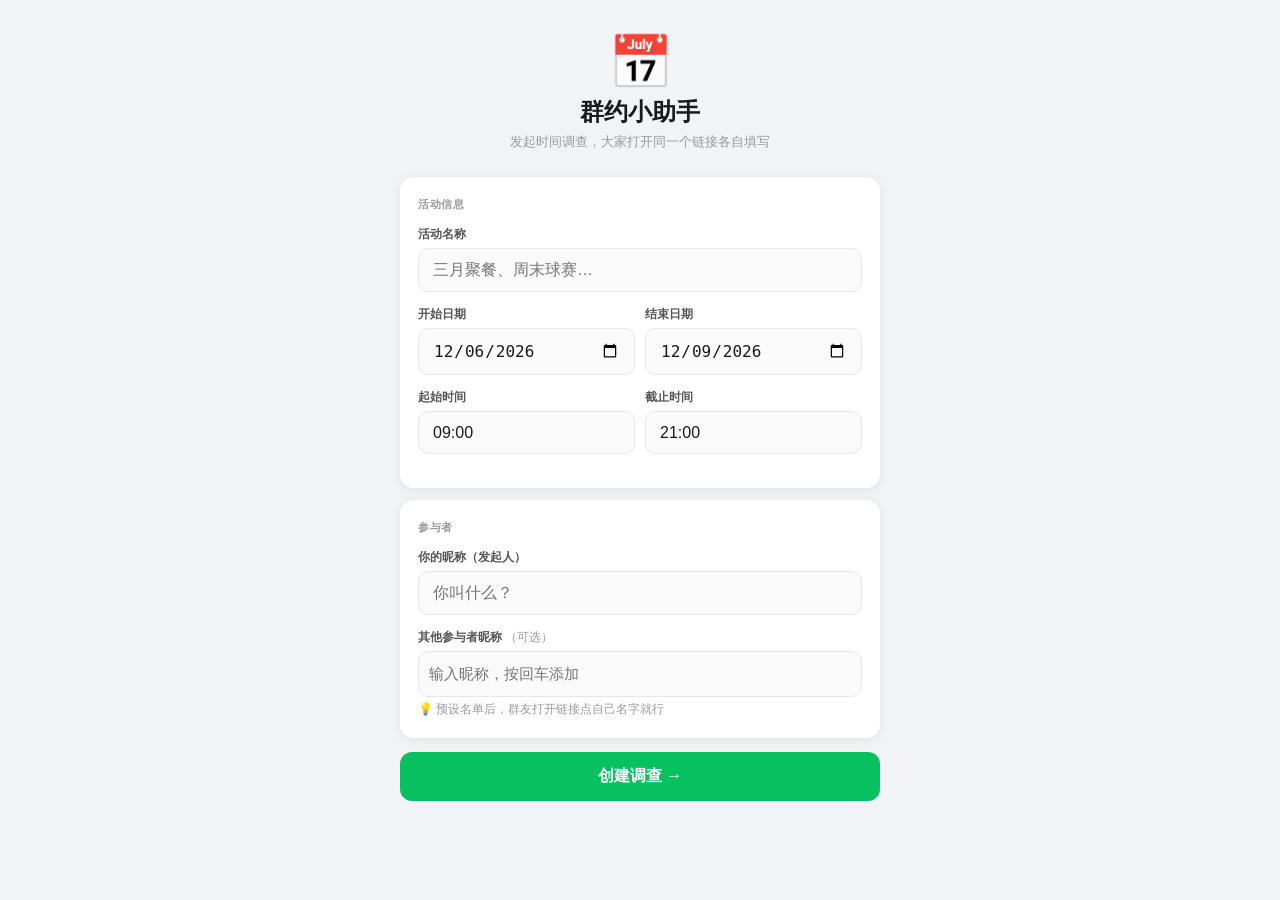
==== index.html @ 89418e88 "feat: 三态格子(有空/没空/未填) + 布局切换(时间行/人员行) + 折叠他人" ====
<!DOCTYPE html>
<html lang="zh-CN">
<head>
  <meta charset="UTF-8">
  <meta name="viewport" content="width=device-width,initial-scale=1,maximum-scale=1,user-scalable=no">
  <title>群约小助手</title>
  <style>
    *, *::before, *::after { box-sizing: border-box; margin: 0; padding: 0; -webkit-tap-highlight-color: transparent; }
    :root {
      --green: #07C160; --gdk: #05A050; --glt: #E8F8F0;
      --red: #FF4D4F; --rlt: #FFF0F0;
      --bg: #F2F3F7; --card: #fff; --bdr: #E8E8E8;
      --t1: #1A1A1A; --t2: #555; --t3: #999;
      --r: 14px; --sh: 0 2px 12px rgba(0,0,0,.07);
    }
    *, *::before, *::after { box-sizing: border-box; margin: 0; padding: 0; -webkit-tap-highlight-color: transparent; }
    body { font-family: -apple-system, BlinkMacSystemFont, 'PingFang SC', 'Hiragino Sans GB', 'Microsoft YaHei', sans-serif; background: var(--bg); color: var(--t1); min-height: 100vh; }
    .hidden { display: none !important; }

    /* Toast */
    #toast { position: fixed; top: 20px; left: 50%; transform: translateX(-50%) translateY(-70px); background: rgba(0,0,0,.82); color: #fff; padding: 10px 22px; border-radius: 99px; font-size: 14px; z-index: 9999; opacity: 0; pointer-events: none; transition: all .25s; white-space: nowrap; max-width: 90vw; text-align: center; }
    #toast.show { transform: translateX(-50%) translateY(0); opacity: 1; }

    /* ═══ SETUP ═══ */
    #setupScreen { display: flex; flex-direction: column; align-items: center; padding: 36px 16px 60px; }
    .logo-area { text-align: center; margin-bottom: 24px; }
    .logo-emoji { font-size: 52px; line-height: 1; }
    .logo-name  { font-size: 24px; font-weight: 800; margin-top: 8px; }
    .logo-desc  { font-size: 13px; color: var(--t3); margin-top: 4px; line-height: 1.6; }

    .card { background: var(--card); border-radius: var(--r); padding: 20px 18px; width: 100%; max-width: 480px; box-shadow: var(--sh); }
    .card + .card { margin-top: 12px; }
    .card-ttl { font-size: 11px; font-weight: 700; color: var(--t3); letter-spacing: .7px; text-transform: uppercase; margin-bottom: 14px; }

    .fg { margin-bottom: 14px; }
    .fg:last-child { margin-bottom: 0; }
    .fl { display: block; font-size: 12px; font-weight: 600; color: var(--t2); margin-bottom: 5px; }
    .fi { width: 100%; padding: 12px 14px; border: 1.5px solid var(--bdr); border-radius: 10px; font-size: 16px; color: var(--t1); background: #FAFAFA; outline: none; transition: border-color .2s; -webkit-appearance: none; appearance: none; }
    .fi:focus { border-color: var(--green); background: #fff; }
    .fi-row { display: flex; gap: 10px; }
    .fi-row .fg { flex: 1; min-width: 0; }

    /* Tag input */
    .tag-wrap { display: flex; flex-wrap: wrap; gap: 6px; padding: 8px 10px; border: 1.5px solid var(--bdr); border-radius: 10px; background: #FAFAFA; min-height: 46px; cursor: text; transition: border-color .2s; }
    .tag-wrap.focused { border-color: var(--green); background: #fff; }
    .tag { display: inline-flex; align-items: center; gap: 3px; background: var(--glt); color: var(--gdk); border-radius: 6px; padding: 3px 6px 3px 9px; font-size: 14px; font-weight: 500; }
    .tag-x { background: none; border: none; color: var(--gdk); font-size: 15px; font-weight: 700; cursor: pointer; padding: 0 2px; line-height: 1; }
    .tag-inp { border: none; outline: none; background: transparent; font-size: 15px; color: var(--t1); min-width: 80px; flex: 1; height: 28px; }
    .tag-hint { font-size: 12px; color: var(--t3); margin-top: 4px; }

    /* Buttons */
    .btn-p { display: block; width: 100%; padding: 14px; background: var(--green); color: #fff; border: none; border-radius: 12px; font-size: 16px; font-weight: 700; cursor: pointer; margin-top: 14px; -webkit-appearance: none; transition: opacity .15s; }
    .btn-p:active { opacity: .8; }
    .btn-s { display: block; width: 100%; padding: 13px; background: #EBEBEB; color: var(--t1); border: none; border-radius: 12px; font-size: 15px; cursor: pointer; margin-top: 8px; -webkit-appearance: none; transition: opacity .15s; }
    .btn-s:active { opacity: .7; }

    /* ═══ JOIN ═══ */
    #joinScreen { display: flex; flex-direction: column; align-items: center; padding: 50px 16px 60px; }
    .ev-card { text-align: center; margin-bottom: 24px; }
    .ev-emoji { font-size: 44px; }
    .ev-name  { font-size: 22px; font-weight: 800; margin-top: 8px; }
    .ev-meta  { font-size: 13px; color: var(--t3); margin-top: 5px; line-height: 1.6; }

    .resume-box { background: var(--glt); border-radius: 12px; padding: 12px 14px; margin-bottom: 16px; display: flex; align-items: center; justify-content: space-between; gap: 10px; }
    .resume-box .rb-lbl  { font-size: 12px; color: var(--t3); margin-bottom: 2px; }
    .resume-box .rb-name { font-size: 16px; font-weight: 800; color: var(--gdk); }
    .resume-box .rb-btn  { flex-shrink: 0; background: var(--green); color: #fff; border: none; border-radius: 99px; padding: 9px 18px; font-size: 14px; font-weight: 700; cursor: pointer; }

    .chips-wrap { display: flex; flex-wrap: wrap; gap: 8px; margin-bottom: 10px; }
    .nchip { padding: 9px 16px; border-radius: 99px; border: 2px solid var(--bdr); background: var(--card); font-size: 14px; font-weight: 500; cursor: pointer; transition: all .15s; user-select: none; }
    .nchip.active { border-color: var(--green); background: var(--glt); color: var(--gdk); font-weight: 700; }
    .nchip.done   { border-color: #CCC; background: #F5F5F5; color: var(--t3); cursor: default; }
    .or-sep { text-align: center; font-size: 12px; color: var(--t3); padding: 6px 0; }

    /* ═══ MAIN ═══ */
    .app-hdr { position: sticky; top: 0; z-index: 100; background: var(--green); color: #fff; display: flex; align-items: center; gap: 10px; padding: 12px 14px; }
    .hdr-info { flex: 1; min-width: 0; }
    .hdr-title { font-size: 17px; font-weight: 800; white-space: nowrap; overflow: hidden; text-overflow: ellipsis; }
    .hdr-sub   { font-size: 12px; opacity: .8; margin-top: 2px; }
    .hdr-actions { display: flex; gap: 6px; flex-shrink: 0; }
    .hdr-btn-alt   { background: rgba(255,255,255,.22); color: #fff; border: none; padding: 8px 10px; border-radius: 99px; font-size: 12px; font-weight: 600; cursor: pointer; white-space: nowrap; }
    .hdr-btn-share { background: rgba(255,255,255,.92); color: var(--green); border: none; padding: 8px 12px; border-radius: 99px; font-size: 12px; font-weight: 700; cursor: pointer; white-space: nowrap; }

    /* Live dot */
    .live-dot { display: inline-block; width: 7px; height: 7px; border-radius: 50%; background: #4ade80; margin-right: 5px; animation: pulse 2s infinite; }
    @keyframes pulse { 0%,100%{opacity:1} 50%{opacity:.4} }

    .stats-strip { background: var(--card); border-bottom: 1px solid var(--bdr); padding: 10px 14px; display: flex; align-items: center; gap: 8px; flex-wrap: wrap; }
    .s-lbl   { font-size: 12px; font-weight: 600; color: var(--t3); white-space: nowrap; }
    .pbadges { display: flex; gap: 5px; flex-wrap: wrap; }
    .pbadge  { display: inline-flex; align-items: center; gap: 4px; background: #F0F0F0; border-radius: 99px; padding: 3px 9px 3px 5px; font-size: 12px; }
    .pbadge.me { background: var(--glt); font-weight: 700; color: var(--gdk); }
    .pdot { width: 8px; height: 8px; border-radius: 50%; flex-shrink: 0; }

    /* 工具栏 */
    .toolbar { background: var(--card); border-bottom: 1px solid var(--bdr); padding: 8px 14px; display: flex; align-items: center; gap: 8px; flex-wrap: wrap; }
    .tb-btn { display: inline-flex; align-items: center; gap: 4px; padding: 6px 11px; border-radius: 99px; border: 1.5px solid var(--bdr); background: #FAFAFA; font-size: 12px; font-weight: 600; cursor: pointer; color: var(--t2); transition: all .15s; user-select: none; white-space: nowrap; }
    .tb-btn.active { border-color: var(--green); background: var(--glt); color: var(--gdk); }
    .tb-sep { width: 1px; height: 22px; background: var(--bdr); flex-shrink: 0; }
    /* 图例 */
    .legend { display: flex; align-items: center; gap: 10px; flex-wrap: wrap; margin-left: auto; }
    .lg-item { display: inline-flex; align-items: center; gap: 4px; font-size: 11px; color: var(--t3); }
    .lg-box  { width: 14px; height: 14px; border-radius: 4px; flex-shrink: 0; display: flex; align-items: center; justify-content: center; }
    .lg-box.empty { background: #EFF0F2; border: 1px solid #DDD; }
    .lg-box.avail { background: var(--green); }
    .lg-box.busy  { background: var(--rlt); border: 1px solid #FFAAAA; font-size: 9px; color: var(--red); font-weight: 900; }

    .tip { margin: 10px 12px 0; background: #FFFBE6; border-left: 3px solid #F5A623; border-radius: 0 10px 10px 0; padding: 9px 13px; font-size: 13px; color: #7A5500; line-height: 1.7; }

    /* Day section */
    .day-sec { margin: 12px 12px 0; }
    .day-hdr { display: flex; align-items: center; gap: 7px; padding: 0 2px 8px; }
    .day-date { font-size: 18px; font-weight: 800; }
    .day-wd   { font-size: 12px; font-weight: 600; padding: 2px 9px; border-radius: 99px; background: #EAEAEA; color: var(--t2); }
    .day-wd.we { background: #FFF0E8; color: #E84D0E; }

    .g-card   { background: var(--card); border-radius: var(--r); overflow: hidden; box-shadow: var(--sh); }
    .g-scroll { overflow-x: auto; -webkit-overflow-scrolling: touch; }

    /* ══ TABLE 公共 ══ */
    table.sg { border-collapse: collapse; width: max-content; min-width: 100%; }

    /* ── 时间=行 模式 (m-tr) ── */
    table.sg.m-tr thead th { font-size: 12px; font-weight: 700; color: var(--t3); border-bottom: 2px solid var(--bdr); height: 48px; text-align: center; }
    table.sg.m-tr thead th.th-lbl { position: sticky; left: 0; z-index: 20; background: #FAFAFA; border-right: 2px solid var(--bdr); width: 92px; min-width: 92px; text-align: left; padding: 0 10px; font-size: 11px; }
    table.sg.m-tr thead th.th-p   { width: 60px; min-width: 60px; padding: 5px 4px 6px; border-right: 1px solid #F0F0F0; }
    table.sg.m-tr thead th.th-p .pname { display: block; overflow: hidden; text-overflow: ellipsis; white-space: nowrap; max-width: 52px; margin: 0 auto; font-size: 12px; }
    table.sg.m-tr thead th.th-p .pmark { display: block; width: 7px; height: 7px; border-radius: 50%; margin: 3px auto 0; }
    table.sg.m-tr thead th.th-p.is-me .pname { color: var(--green); font-weight: 800; }
    table.sg.m-tr thead th.th-sum { width: 54px; min-width: 54px; background: #FAFAFA; border-left: 2px solid var(--bdr); font-size: 11px; }
    table.sg.m-tr tbody tr { border-bottom: 1px solid #F5F5F5; }
    table.sg.m-tr tbody tr:last-child { border-bottom: none; }
    table.sg.m-tr tbody td.td-lbl { position: sticky; left: 0; z-index: 10; background: #FAFAFA; border-right: 2px solid var(--bdr); width: 92px; min-width: 92px; height: 52px; padding: 0 8px; font-size: 12px; font-weight: 700; color: var(--t2); white-space: nowrap; line-height: 1.3; }
    table.sg.m-tr tbody td.td-lbl small { display: block; font-size: 10px; font-weight: 400; color: var(--t3); }
    table.sg.m-tr tbody td.td-c   { width: 60px; height: 52px; padding: 5px; border-right: 1px solid #F5F5F5; }
    table.sg.m-tr tbody td.td-sum { width: 54px; height: 52px; padding: 5px; background: #FAFAFA; border-left: 2px solid var(--bdr); }

    /* ── 人员=行 模式 (m-pr) ── */
    table.sg.m-pr thead th { font-size: 12px; font-weight: 700; color: var(--t3); border-bottom: 2px solid var(--bdr); height: 44px; text-align: center; }
    table.sg.m-pr thead th.th-lbl2 { position: sticky; left: 0; z-index: 20; background: #FAFAFA; border-right: 2px solid var(--bdr); width: 80px; min-width: 80px; text-align: left; padding: 0 8px; font-size: 11px; }
    table.sg.m-pr thead th.th-h   { width: 54px; min-width: 54px; padding: 4px 2px; border-right: 1px solid #F0F0F0; font-size: 11px; line-height: 1.4; }
    table.sg.m-pr thead th.th-sum2 { width: 48px; min-width: 48px; background: #FAFAFA; border-left: 2px solid var(--bdr); font-size: 11px; }
    table.sg.m-pr tbody tr { border-bottom: 1px solid #F5F5F5; }
    table.sg.m-pr tbody tr:last-child { border-bottom: none; }
    table.sg.m-pr tbody td.td-plbl { position: sticky; left: 0; z-index: 10; background: #FAFAFA; border-right: 2px solid var(--bdr); width: 80px; min-width: 80px; height: 50px; padding: 0 7px; overflow: hidden; }
    table.sg.m-pr tbody td.td-plbl .pn { font-size: 12px; font-weight: 700; color: var(--t2); overflow: hidden; text-overflow: ellipsis; white-space: nowrap; display: block; }
    table.sg.m-pr tbody td.td-plbl .pn.is-me { color: var(--green); }
    table.sg.m-pr tbody td.td-plbl .pm { display: inline-block; width: 6px; height: 6px; border-radius: 50%; margin-top: 2px; }
    table.sg.m-pr tbody td.td-h    { width: 54px; height: 50px; padding: 4px; border-right: 1px solid #F5F5F5; }
    table.sg.m-pr tbody td.td-psum { width: 48px; height: 50px; padding: 4px; background: #FAFAFA; border-left: 2px solid var(--bdr); }
    table.sg.m-pr tbody tr.sum-row td { background: #F8F9FA; border-top: 2px solid var(--bdr); }
    table.sg.m-pr tbody tr.sum-row td.td-plbl { background: #F8F9FA; font-size: 11px; font-weight: 700; color: var(--t3); }

    /* ── 折叠按钮行 ── */
    .toggle-btn-row td { background: #F8F8F8 !important; text-align: center !important; padding: 8px !important; cursor: pointer; user-select: none; font-size: 12px; color: var(--t3); font-weight: 600; border-top: 1px dashed #DDD !important; }
    .toggle-btn-row:hover td { background: #F0F0F0 !important; }
    tr.other-row.collapsed { display: none; }

    /* ── 格子 ── */
    .ci { width: 100%; height: 100%; border-radius: 8px; cursor: pointer; display: flex; align-items: center; justify-content: center; user-select: none; -webkit-user-select: none; touch-action: none; font-size: 14px; font-weight: 900; line-height: 1; transition: opacity .08s; }
    .ci.ro  { cursor: default; }
    .ci.dim { opacity: .3; }

    /* 汇总格 */
    .si { width: 100%; height: 100%; border-radius: 8px; display: flex; align-items: center; justify-content: center; font-size: 11px; font-weight: 800; background: #F5F5F5; color: #ccc; position: relative; }
    .si-busy { position: absolute; top: 2px; right: 2px; width: 6px; height: 6px; border-radius: 50%; background: var(--red); }

    .pb { height: max(24px, env(safe-area-inset-bottom, 24px)); }

    /* ═══ SHARE OVERLAY ═══ */
    .overlay { position: fixed; inset: 0; background: rgba(0,0,0,.46); z-index: 300; display: flex; align-items: flex-end; opacity: 0; pointer-events: none; transition: opacity .22s; }
    .overlay.open { opacity: 1; pointer-events: auto; }
    .sheet { background: #fff; border-radius: 20px 20px 0 0; width: 100%; padding: 20px 18px 44px; transform: translateY(100%); transition: transform .28s ease; }
    .overlay.open .sheet { transform: translateY(0); }
    .sh-bar   { width: 40px; height: 4px; background: #DDD; border-radius: 2px; margin: 0 auto 18px; }
    .sh-title { font-size: 18px; font-weight: 800; margin-bottom: 10px; }
    .sh-url   { background: #F5F5F5; border-radius: 10px; padding: 12px; font-size: 13px; font-weight: 700; color: var(--t1); word-break: break-all; margin-bottom: 8px; }
    .sh-note  { font-size: 12px; color: var(--t3); line-height: 1.7; margin-bottom: 14px; }
  </style>
</head>
<body>

<div id="toast"></div>

<!-- ═══════════════ SETUP ═══════════════ -->
<div id="setupScreen">
  <div class="logo-area">
    <div class="logo-emoji">📅</div>
    <div class="logo-name">群约小助手</div>
    <div class="logo-desc">发起时间调查，大家打开同一个链接各自填写</div>
  </div>
  <div class="card">
    <div class="card-ttl">活动信息</div>
    <div class="fg">
      <label class="fl">活动名称</label>
      <input class="fi" type="text" id="sName" placeholder="三月聚餐、周末球赛…" maxlength="20">
    </div>
    <div class="fi-row">
      <div class="fg"><label class="fl">开始日期</label><input class="fi" type="date" id="sDateS"></div>
      <div class="fg"><label class="fl">结束日期</label><input class="fi" type="date" id="sDateE"></div>
    </div>
    <div class="fi-row">
      <div class="fg"><label class="fl">起始时间</label><select class="fi" id="sHourS"></select></div>
      <div class="fg"><label class="fl">截止时间</label><select class="fi" id="sHourE"></select></div>
    </div>
  </div>
  <div class="card">
    <div class="card-ttl">参与者</div>
    <div class="fg">
      <label class="fl">你的昵称（发起人）</label>
      <input class="fi" type="text" id="sMyName" placeholder="你叫什么？" maxlength="10">
    </div>
    <div class="fg">
      <label class="fl">其他参与者昵称 <span style="color:var(--t3);font-weight:400">（可选）</span></label>
      <div class="tag-wrap" id="tagWrap" onclick="focusTagInput(event)">
        <input type="text" class="tag-inp" id="tagInp" placeholder="输入昵称，按回车添加" maxlength="10">
      </div>
      <div class="tag-hint">💡 预设名单后，群友打开链接点自己名字就行</div>
    </div>
  </div>
  <button class="btn-p" style="width:calc(100% - 32px);max-width:480px" onclick="createSession()">创建调查 →</button>
</div>

<!-- ═══════════════ JOIN ═══════════════ -->
<div id="joinScreen" class="hidden" style="display:flex;flex-direction:column;align-items:center;padding:50px 16px 60px">
  <div class="ev-card">
    <div class="ev-emoji">🗓️</div>
    <div class="ev-name" id="jEvName"></div>
    <div class="ev-meta" id="jEvMeta"></div>
  </div>
  <div class="card" style="max-width:480px">
    <div id="jResumeArea" class="hidden">
      <div class="resume-box">
        <div>
          <div class="rb-lbl">上次在此设备填过</div>
          <div class="rb-name" id="jResumeName"></div>
        </div>
        <button class="rb-btn" onclick="resumeSession()">继续 →</button>
      </div>
      <div class="or-sep">— 不是你？选择或输入你的名字 —</div>
    </div>
    <div id="jChipsArea" class="hidden">
      <div class="fl" style="margin-bottom:8px">选择你的名字</div>
      <div class="chips-wrap" id="jChips"></div>
      <div class="or-sep" id="jOrSep">— 或输入 —</div>
    </div>
    <div class="fg">
      <label class="fl" id="jNameLabel">你叫什么？</label>
      <input class="fi" type="text" id="jName" placeholder="输入你的昵称" maxlength="10">
    </div>
    <button class="btn-p" onclick="joinSession()">进入填写 →</button>
    <button class="btn-s" onclick="viewOnly()">👀 仅查看结果</button>
  </div>
</div>

<!-- ═══════════════ MAIN ═══════════════ -->
<div id="mainScreen" class="hidden">
  <div class="app-hdr">
    <div class="hdr-info">
      <div class="hdr-title" id="mTitle"></div>
      <div class="hdr-sub"   id="mSub"></div>
    </div>
    <div class="hdr-actions">
      <button class="hdr-btn-alt"   onclick="switchUser()">换人 🔄</button>
      <button class="hdr-btn-share" onclick="openShare()">分享 📤</button>
    </div>
  </div>

  <div class="stats-strip" id="statsStrip"></div>

  <!-- 工具栏 -->
  <div class="toolbar">
    <span style="font-size:11px;color:var(--t3);font-weight:600;white-space:nowrap">布局：</span>
    <button class="tb-btn active" id="btnTR" onclick="setLayout('tr')">⏱ 时间为行</button>
    <button class="tb-btn"        id="btnPR" onclick="setLayout('pr')">👤 人员为行</button>
    <div class="tb-sep"></div>
    <button class="tb-btn" id="btnCollapse" onclick="toggleCollapse()">👁 展开他人</button>
    <div class="tb-sep"></div>
    <div class="legend">
      <span class="lg-item"><span class="lg-box empty"></span>未填</span>
      <span class="lg-item"><span class="lg-box avail"></span>有空</span>
      <span class="lg-item"><span class="lg-box busy">✕</span>没空</span>
    </div>
  </div>

  <div class="tip hidden" id="tipBox"></div>
  <div id="gridContent"></div>
  <div class="pb"></div>
</div>

<!-- ═══════════════ SHARE ═══════════════ -->
<div class="overlay" id="shareOverlay" onclick="overlayBg(event)">
  <div class="sheet">
    <div class="sh-bar"></div>
    <div class="sh-title">📤 分享链接给群友</div>
    <div class="sh-url" id="shUrl"></div>
    <div class="sh-note">
      每个人打开这个链接，选自己的名字，各自填写时段。<br>
      数据自动保存，所有人实时看到最新结果。<br>
      <span id="shPeopleStat"></span>
    </div>
    <button class="btn-p" onclick="copyUrl()">📋 复制链接</button>
    <button class="btn-s" onclick="closeShare()">关闭</button>
  </div>
</div>

<script>
'use strict';

const COLORS = ['#FF6B35','#4ECDC4','#45B7D1','#9B59B6','#E67E22','#27AE60','#E91E63','#3498DB','#F39C12','#1ABC9C','#E74C3C','#16A085'];
const WD = ['周日','周一','周二','周三','周四','周五','周六'];

// ─── 三态常量 ───
const ST_EMPTY = 0;  // 未填（灰色）
const ST_AVAIL = 1;  // 有空（彩色）
const ST_BUSY  = 2;  // 没空（浅红 + ✕）

let SID     = null;
let S       = null;
let ME      = null;
// myAvail 格式：{ "2025-03-06": { 9: 1, 10: 2, ... } }
let myAvail = {};

let layout    = 'tr';   // 'tr'=时间为行 / 'pr'=人员为行
let collapsed = true;   // 默认折叠他人

let drag  = { on: false, fillTo: ST_AVAIL, col: -1, lastKey: '' };
let pollT = null;
let saveT = null;

/* ─── API ─── */
async function api(url, method = 'GET', body = null) {
  const opts = { method, headers: {} };
  if (body) { opts.headers['Content-Type'] = 'application/json'; opts.body = JSON.stringify(body); }
  try {
    const r = await fetch(url, opts);
    if (!r.ok) return null;
    return await r.json();
  } catch(e) { return null; }
}

/* ─── 格式兼容（旧 avail:[h,...] → 新 avail:{date:{h:state}}）─── */
function normalizeAvail(raw) {
  if (!raw) return {};
  const out = {};
  for (const [date, val] of Object.entries(raw)) {
    out[date] = {};
    if (Array.isArray(val)) {
      // 旧格式：有空数组
      val.forEach(h => { out[date][String(h)] = ST_AVAIL; });
    } else if (typeof val === 'object') {
      for (const [h, st] of Object.entries(val)) {
        out[date][String(h)] = Number(st) || ST_EMPTY;
      }
    }
  }
  return out;
}

function getState(avail, date, hour) {
  const d = avail[date];
  if (!d) return ST_EMPTY;
  const v = d[String(hour)];
  return (v === ST_AVAIL || v === ST_BUSY) ? v : ST_EMPTY;
}

/* ─── Boot ─── */
document.addEventListener('mouseup',  endDrag);
document.addEventListener('touchend', endDrag);

(async function init() {
  SID = new URLSearchParams(location.search).get('s');
  if (SID) {
    S = await api(`/api/session/${SID}`);
    if (!S) { toast('❌ 会话不存在或已过期'); setTimeout(() => location.href = '/', 2000); return; }
    S.participants.forEach(p => { p.avail = normalizeAvail(p.avail); });
    renderJoin();
  } else {
    initForm(); showScr('setupScreen');
  }
})();

/* ─── Setup form ─── */
function initForm() {
  const selS = $('sHourS'), selE = $('sHourE');
  for (let h = 0; h <= 23; h++) {
    [selS, selE].forEach(sel => {
      const o = document.createElement('option');
      o.value = h; o.textContent = pad(h) + ':00'; sel.appendChild(o);
    });
  }
  selS.value = 9; selE.value = 21;
  const now = new Date(), later = new Date(now);
  later.setDate(now.getDate() + 3);
  $('sDateS').value = dfmt(now); $('sDateE').value = dfmt(later);
  const inp = $('tagInp');
  inp.addEventListener('keydown', e => {
    if (e.key === 'Enter' || e.key === ',') { e.preventDefault(); addTag(); }
    if (e.key === 'Backspace' && !e.target.value) removeLastTag();
  });
  inp.addEventListener('focus', () => $('tagWrap').classList.add('focused'));
  inp.addEventListener('blur',  () => $('tagWrap').classList.remove('focused'));
}

async function createSession() {
  const name = $('sName').value.trim(), dateS = $('sDateS').value, dateE = $('sDateE').value;
  const hourS = +$('sHourS').value, hourE = +$('sHourE').value, myName = $('sMyName').value.trim();
  if (!name)            return toast('请输入活动名称');
  if (!dateS || !dateE) return toast('请选择日期');
  if (dateS > dateE)    return toast('开始日期不能晚于结束日期');
  if (hourS >= hourE)   return toast('截止时间须晚于起始时间');
  if (!myName)          return toast('请输入你的昵称（发起人）');
  if (dayDiff(dateS, dateE) > 14) return toast('日期范围最多14天');
  $('setupScreen').querySelector('.btn-p').textContent = '创建中…';
  const r = await api('/api/session', 'POST', { name, dateS, dateE, hourS, hourE, expectedNames: [...tags] });
  if (!r?.id) { $('setupScreen').querySelector('.btn-p').textContent = '创建调查 →'; return toast('创建失败，请重试'); }
  location.href = `/?s=${r.id}`;
}

/* ─── Tag input ─── */
let tags = [];
function focusTagInput(e) { if (!e.target.classList.contains('tag-x')) $('tagInp').focus(); }
function addTag() {
  const v = $('tagInp').value.trim();
  if (!v || tags.includes(v)) return;
  if (tags.length >= 12) return toast('最多12人');
  tags.push(v); $('tagInp').value = ''; renderTags();
}
function removeTag(name) { tags = tags.filter(t => t !== name); renderTags(); }
function removeLastTag()  { if (tags.length) { tags.pop(); renderTags(); } }
function renderTags() {
  $('tagWrap').querySelectorAll('.tag').forEach(t => t.remove());
  [...tags].reverse().forEach(t => {
    const div = document.createElement('div'); div.className = 'tag';
    div.innerHTML = `${esc(t)}<button class="tag-x" onclick="removeTag('${esc(t)}')" type="button">×</button>`;
    $('tagWrap').insertBefore(div, $('tagWrap').firstChild);
  });
}

/* ─── Join ─── */
let jPick = null;
function renderJoin() {
  $('jEvName').textContent = S.name;
  $('jEvMeta').textContent = fmtRange() + (S.participants.length ? ` · 已有 ${S.participants.length} 人填写` : ' · 快来第一个填！');
  const saved = localStorage.getItem('mqa_' + SID);
  const savedP = saved && S.participants.find(p => p.name === saved);
  if (savedP) { $('jResumeName').textContent = saved; $('jResumeArea').classList.remove('hidden'); }
  else        { $('jResumeArea').classList.add('hidden'); }
  const exp = S.expectedNames || [];
  if (exp.length) {
    $('jChipsArea').classList.remove('hidden');
    $('jChips').innerHTML = exp.map(n => {
      const filled = S.participants.find(p => p.name === n);
      return `<div class="nchip${filled ? ' done' : ''}" onclick="${filled ? '' : `pickChip(this,'${esc(n)}')`}">${esc(n)}${filled ? ' ✓' : ''}</div>`;
    }).join('');
  } else { $('jChipsArea').classList.add('hidden'); }
  jPick = null; $('jName').value = '';
  showScr('joinScreen');
}
function pickChip(el, name) {
  document.querySelectorAll('.nchip').forEach(c => c.classList.remove('active'));
  el.classList.add('active'); jPick = name; $('jName').value = name;
}
async function joinSession() {
  const name = ($('jName').value.trim() || jPick || '').trim();
  if (!name) return toast('请选择或输入你的昵称');
  const existingP = S.participants.find(p => p.name === name);
  const color = existingP ? existingP.color : COLORS[S.participants.length % COLORS.length];
  const newS = await api(`/api/session/${SID}/join`, 'POST', { name, color });
  if (!newS) return toast('加入失败，请重试');
  S = newS; S.participants.forEach(p => { p.avail = normalizeAvail(p.avail); });
  ME = name;
  const meP = S.participants.find(p => p.name === ME);
  myAvail = meP?.avail ? JSON.parse(JSON.stringify(meP.avail)) : {};
  localStorage.setItem('mqa_' + SID, ME);
  renderMain(); showScr('mainScreen'); startPoll();
  toast(existingP ? `欢迎回来，${ME} 👋` : `点格子循环：有空（彩色）→ 没空（红✕）→ 未填 ✌️`);
}
async function resumeSession() {
  const saved = localStorage.getItem('mqa_' + SID);
  if (!saved) return; $('jName').value = saved; await joinSession();
}
function viewOnly() { ME = null; myAvail = {}; renderMain(); showScr('mainScreen'); startPoll(); }
function switchUser() { stopPoll(); ME = null; myAvail = {}; renderJoin(); }

/* ─── 布局 & 折叠控制 ─── */
function setLayout(mode) {
  layout = mode;
  $('btnTR').classList.toggle('active', mode === 'tr');
  $('btnPR').classList.toggle('active', mode === 'pr');
  renderGrid();
}

function toggleCollapse() {
  collapsed = !collapsed;
  updateCollapseBtn();
  // 直接切换 DOM，不重渲
  document.querySelectorAll('tr.other-row').forEach(r => r.classList.toggle('collapsed', collapsed));
  // m-tr 模式：折叠 th/td 列
  document.querySelectorAll('.other-col').forEach(el => {
    el.style.display = collapsed ? 'none' : '';
  });
  document.querySelectorAll('.toggle-btn-row td').forEach(td => {
    td.textContent = collapsed ? '▼ 展开其他人' : '▲ 收起其他人';
  });
}

function updateCollapseBtn() {
  $('btnCollapse').textContent = collapsed ? '👁 展开他人' : '🙈 折叠他人';
  $('btnCollapse').classList.toggle('active', !collapsed);
}

/* ─── Main ─── */
function renderMain() {
  $('mTitle').textContent = S.name;
  $('mSub').innerHTML = `<span class="live-dot"></span>${fmtRange()}${ME ? ' · 点击切换状态' : ' · 查看模式'}`;
  renderBadges();
  if (ME) {
    $('tipBox').textContent = '💡 点格子循环切换：有空（彩色）→ 没空（红✕）→ 未填（灰）。上下拖可批量填。';
    $('tipBox').classList.remove('hidden');
  } else { $('tipBox').classList.add('hidden'); }
  updateCollapseBtn();
  renderGrid();
}

function renderBadges() {
  $('statsStrip').innerHTML =
    `<span class="s-lbl">参与者（${S.participants.length}人）：</span><div class="pbadges">` +
    S.participants.map(p => {
      const isMe = p.name === ME;
      return `<span class="pbadge${isMe ? ' me' : ''}"><span class="pdot" style="background:${p.color}"></span>${esc(p.name)}${isMe ? '（我）' : ''}</span>`;
    }).join('') + `</div>`;
}

/* ─── Grid ─── */
function renderGrid() {
  const sc = window.scrollY;
  $('gridContent').innerHTML = getDates().map(d => renderDay(d)).join('');
  attachEvents();
  window.scrollTo(0, sc);
}

function renderDay(date) {
  const d = new Date(date + 'T00:00:00');
  const wd = WD[d.getDay()], isWe = d.getDay() === 0 || d.getDay() === 6;
  const mm = d.getMonth() + 1, dd = d.getDate();
  const inner = layout === 'tr' ? renderDayTR(date) : renderDayPR(date);
  return `<div class="day-sec">
    <div class="day-hdr">
      <span class="day-date">${mm}月${dd}日</span>
      <span class="day-wd${isWe ? ' we' : ''}">${wd}${isWe ? ' 🎉' : ''}</span>
    </div>
    <div class="g-card"><div class="g-scroll">${inner}</div></div>
  </div>`;
}

/* ══ 时间=行 ══ */
function renderDayTR(date) {
  const ppl = S.participants, myI = ME ? ppl.findIndex(p => p.name === ME) : -1;
  const hours = getHours(), maxP = ppl.length;

  const thCols = ppl.map((p, i) => {
    const isMe = i === myI, isOther = !isMe;
    return `<th class="th-p${isMe ? ' is-me' : ''}${isOther ? ' other-col' : ''}" ${isOther && collapsed ? 'style="display:none"' : ''}>
      <span class="pname">${esc(p.name)}${isMe ? ' ✏' : ''}</span>
      <span class="pmark" style="background:${p.color}"></span>
    </th>`;
  }).join('');
  const thead = `<thead><tr><th class="th-lbl">时段</th>${thCols}<th class="th-sum">汇总</th></tr></thead>`;

  const myDA = ME ? (myAvail[date] || {}) : {};

  const rows = hours.map(h => {
    const avails = ppl.map((p, i) => getState(i === myI ? myDA : (p.avail[date] || {}), date, h));
    const cntAvail = avails.filter(s => s === ST_AVAIL).length;
    const cntBusy  = avails.filter(s => s === ST_BUSY).length;

    const tdCols = ppl.map((p, i) => {
      const isMe = i === myI, isOther = !isMe;
      const st = avails[i];
      const cls = 'ci' + (isMe ? ' ed' : ' ro') + (isOther && ME ? ' dim' : '');
      const da  = isMe
        ? ` data-date="${date}" data-hour="${h}" data-col="${i}"`
        : ` data-pi="${i}" data-date="${date}" data-hour="${h}"`;
      return `<td class="td-c${isOther ? ' other-col' : ''}" ${isOther && collapsed ? 'style="display:none"' : ''}>
        <div class="${cls}" style="${cellStyle(st, p.color)}"${da}>${st === ST_BUSY ? '✕' : ''}</div>
      </td>`;
    }).join('');

    return `<tr data-date="${date}" data-h="${h}">
      <td class="td-lbl">${pad(h)}:00<small>— ${pad(h+1)}:00</small></td>
      ${tdCols}
      <td class="td-sum">${buildSI(cntAvail, cntBusy, maxP)}</td>
    </tr>`;
  }).join('');

  const otherCnt = ppl.filter((_, i) => i !== myI).length;
  const toggleRow = otherCnt > 0
    ? `<tr class="toggle-btn-row" onclick="toggleCollapse()"><td colspan="${ppl.length + 2}">${collapsed ? '▼ 展开其他人' : '▲ 收起其他人'}</td></tr>` : '';

  return `<table class="sg m-tr" data-date="${date}">
    ${thead}<tbody>${rows}${toggleRow}</tbody>
  </table>`;
}

/* ══ 人员=行 ══ */
function renderDayPR(date) {
  const ppl = S.participants, myI = ME ? ppl.findIndex(p => p.name === ME) : -1;
  const hours = getHours(), maxP = ppl.length;

  const thHours = hours.map(h => `<th class="th-h">${pad(h)}<br><span style="font-size:9px;color:#bbb">—${pad(h+1)}</span></th>`).join('');
  const thead = `<thead><tr><th class="th-lbl2">人员</th>${thHours}<th class="th-sum2">小计</th></tr></thead>`;

  const myDA = ME ? (myAvail[date] || {}) : {};

  const personRows = ppl.map((p, i) => {
    const isMe = i === myI, isOther = !isMe;
    const av = isMe ? myDA : (p.avail[date] || {});
    const cntA = hours.filter(h => getState(av, date, h) === ST_AVAIL).length;

    const tdHours = hours.map(h => {
      const st = getState(av, date, h);
      const cls = 'ci' + (isMe ? ' ed' : ' ro') + (isOther && ME ? ' dim' : '');
      const da  = isMe
        ? ` data-date="${date}" data-hour="${h}" data-col="${i}"`
        : ` data-pi="${i}" data-date="${date}" data-hour="${h}"`;
      return `<td class="td-h${isOther ? ' other-col' : ''}" ${isOther && collapsed ? 'style="display:none"' : ''}>
        <div class="${cls}" style="${cellStyle(st, p.color)}"${da}>${st === ST_BUSY ? '✕' : ''}</div>
      </td>`;
    }).join('');

    const sumStyle = cntA > 0 ? `background:#E8F8F0;color:#05A050` : `background:#F5F5F5;color:#CCC`;
    const pSumTd = `<td class="td-psum${isOther ? ' other-col' : ''}" ${isOther && collapsed ? 'style="display:none"' : ''}>
      <div class="si" style="${sumStyle}">${cntA > 0 ? cntA : ''}</div>
    </td>`;

    return `<tr data-date="${date}" data-pi="${i}"${isOther ? ` class="other-row${collapsed ? ' collapsed' : ''}"` : ''}>
      <td class="td-plbl">
        <span class="pn${isMe ? ' is-me' : ''}">${esc(p.name)}${isMe ? ' ✏' : ''}</span>
        <span class="pm" style="background:${p.color}"></span>
      </td>
      ${tdHours}${pSumTd}
    </tr>`;
  }).join('');

  // 汇总行（逐列统计）
  const sumTds = hours.map(h => {
    const avails = ppl.map((p, i) => getState(i === myI ? myDA : (p.avail[date] || {}), date, h));
    const cntAvail = avails.filter(s => s === ST_AVAIL).length;
    const cntBusy  = avails.filter(s => s === ST_BUSY).length;
    return `<td class="td-h">${buildSI(cntAvail, cntBusy, maxP)}</td>`;
  }).join('');

  const otherCnt = ppl.filter((_, i) => i !== myI).length;
  const toggleRow = otherCnt > 0
    ? `<tr class="toggle-btn-row" onclick="toggleCollapse()"><td colspan="${hours.length + 2}">${collapsed ? '▼ 展开其他人' : '▲ 收起其他人'}</td></tr>` : '';

  return `<table class="sg m-pr" data-date="${date}">
    ${thead}<tbody>
      ${personRows}
      ${toggleRow}
      <tr class="sum-row" data-date="${date}">
        <td class="td-plbl"><span class="pn" style="color:var(--t3)">汇总</span></td>
        ${sumTds}
        <td class="td-psum"></td>
      </tr>
    </tbody>
  </table>`;
}

/* ─── 视觉辅助 ─── */
function cellStyle(state, color) {
  if (state === ST_AVAIL) return `background:${color};color:transparent;`;
  if (state === ST_BUSY)  return `background:#FFF0F0;color:#FF4D4F;`;
  return `background:#EFF0F2;color:transparent;`;
}

function buildSI(cntAvail, cntBusy, maxP) {
  if (maxP === 0 || (cntAvail === 0 && cntBusy === 0)) return `<div class="si"></div>`;
  const r = cntAvail / maxP;
  const bg  = cntAvail > 0 ? lerp('#C2EFD4', '#07C160', r) : '#F5F5F5';
  const col = r > 0.55 ? '#fff' : (cntAvail > 0 ? '#065C30' : '#CCC');
  const txt = cntAvail > 0 ? `${cntAvail}/${maxP}` : '';
  const dot = cntBusy  > 0 ? `<span class="si-busy" title="${cntBusy}人没空"></span>` : '';
  return `<div class="si" style="background:${bg};color:${col}">${txt}${dot}</div>`;
}

/* ─── 拖拽（三态循环）─── */
function attachEvents() {
  if (!ME) return;
  document.querySelectorAll('.ci.ed').forEach(el => {
    el.addEventListener('mousedown',  onDown,  { passive: false });
    el.addEventListener('mouseenter', onEnter);
    el.addEventListener('touchstart', onTStart, { passive: false });
    el.addEventListener('touchmove',  onTMove,  { passive: false });
  });
}

function onDown(e)   { e.preventDefault(); startDrag(e.currentTarget); }
function onTStart(e) { e.preventDefault(); startDrag(e.currentTarget); }
function onEnter(e) {
  if (!drag.on) return;
  const el = e.currentTarget;
  if (+el.dataset.col !== drag.col) return;
  const key = `${el.dataset.date}-${el.dataset.hour}`;
  if (key === drag.lastKey) return;
  drag.lastKey = key;
  applyCell(el.dataset.date, +el.dataset.hour, drag.fillTo, el);
}
function onTMove(e) {
  if (!drag.on) return; e.preventDefault();
  const el = document.elementFromPoint(e.touches[0].clientX, e.touches[0].clientY)?.closest('.ci.ed');
  if (!el || +el.dataset.col !== drag.col) return;
  const key = `${el.dataset.date}-${el.dataset.hour}`;
  if (key === drag.lastKey) return;
  drag.lastKey = key;
  applyCell(el.dataset.date, +el.dataset.hour, drag.fillTo, el);
}

function startDrag(el) {
  const date = el.dataset.date, h = +el.dataset.hour, col = +el.dataset.col;
  const cur  = getState(myAvail[date] || {}, date, h);
  const next = (cur + 1) % 3;  // 0→1→2→0（未填→有空→没空→未填）
  drag = { on: true, fillTo: next, col, lastKey: `${date}-${h}` };
  applyCell(date, h, next, el);
}

function applyCell(date, hour, state, el) {
  if (!myAvail[date]) myAvail[date] = {};
  myAvail[date][String(hour)] = state;
  if (el) {
    const me = S.participants.find(p => p.name === ME);
    el.setAttribute('style', cellStyle(state, me?.color || '#07C160'));
    el.textContent = state === ST_BUSY ? '✕' : '';
  }
}

function endDrag() {
  if (!drag.on) return;
  drag.on = false;
  const meP = S.participants.find(p => p.name === ME);
  if (meP) meP.avail = JSON.parse(JSON.stringify(myAvail));
  refreshSummary();
  clearTimeout(saveT);
  saveT = setTimeout(saveAvail, 400);
}

async function saveAvail() {
  if (!ME || !SID) return;
  await api(`/api/session/${SID}/avail`, 'PUT', { name: ME, avail: myAvail });
}

function refreshSummary() {
  const ppl = S.participants, myI = ppl.findIndex(p => p.name === ME), maxP = ppl.length;
  getDates().forEach(date => {
    const myDA = ME ? (myAvail[date] || {}) : {};
    getHours().forEach(h => {
      const avails = ppl.map((p, i) => getState(i === myI ? myDA : (p.avail[date] || {}), date, h));
      const cntAvail = avails.filter(s => s === ST_AVAIL).length;
      const cntBusy  = avails.filter(s => s === ST_BUSY).length;
      // m-tr 模式：更新 .si
      const row = document.querySelector(`table.sg.m-tr[data-date="${date}"] tr[data-h="${h}"] .si`);
      if (row) row.outerHTML = buildSI(cntAvail, cntBusy, maxP);
    });
    // m-pr 模式：更新汇总行
    if (layout === 'pr') {
      const sumRow = document.querySelector(`tr.sum-row[data-date="${date}"]`);
      if (sumRow) {
        const tds = sumRow.querySelectorAll('td.td-h');
        getHours().forEach((h, idx) => {
          const avails = ppl.map((p, i) => getState(i === myI ? (myAvail[date] || {}) : (p.avail[date] || {}), date, h));
          const cntA = avails.filter(s => s === ST_AVAIL).length;
          const cntB = avails.filter(s => s === ST_BUSY).length;
          if (tds[idx]) tds[idx].innerHTML = buildSI(cntA, cntB, maxP);
        });
      }
    }
  });
}

/* ─── Polling ─── */
function startPoll() { stopPoll(); pollT = setInterval(doPoll, 3000); }
function stopPoll()  { clearInterval(pollT); pollT = null; }

async function doPoll() {
  if (drag.on) return;
  const newS = await api(`/api/session/${SID}`);
  if (!newS) return;
  const prevCount = S.participants.length;

  newS.participants.forEach(np => {
    np.avail = normalizeAvail(np.avail);
    if (np.name === ME) return;
    const ex = S.participants.find(p => p.name === np.name);
    if (ex) { ex.avail = np.avail; }
    else    { S.participants.push({ ...np }); }
  });

  if (S.participants.length > prevCount) {
    toast(`${S.participants[S.participants.length - 1].name} 加入了 🎉`);
    renderBadges(); renderGrid(); return;
  }

  // 局部更新他人格子
  S.participants.forEach((p, idx) => {
    if (p.name === ME) return;
    getDates().forEach(date => {
      getHours().forEach(h => {
        const st = getState(p.avail[date] || {}, date, h);
        // m-tr 模式格子
        const elTR = document.querySelector(`.ci[data-pi="${idx}"][data-date="${date}"][data-hour="${h}"]`);
        if (elTR) { elTR.setAttribute('style', cellStyle(st, p.color)); elTR.textContent = st === ST_BUSY ? '✕' : ''; }
      });
    });
  });
  refreshSummary();
}

/* ─── Share ─── */
function openShare() {
  $('shUrl').textContent = location.href;
  $('shPeopleStat').textContent = `当前已有 ${S.participants.length} 人填写数据。`;
  $('shareOverlay').classList.add('open');
}
function closeShare() { $('shareOverlay').classList.remove('open'); }
function overlayBg(e) { if (e.target === $('shareOverlay')) closeShare(); }
function copyUrl() {
  const url = location.href, done = () => { toast('已复制 🎉  发到群里吧！'); closeShare(); };
  if (navigator.clipboard?.writeText) navigator.clipboard.writeText(url).then(done).catch(() => fbCopy(url, done));
  else fbCopy(url, done);
}
function fbCopy(url, cb) {
  const ta = Object.assign(document.createElement('textarea'), { value: url });
  ta.style.cssText = 'position:fixed;opacity:0;top:0;left:0;width:1px;height:1px';
  document.body.appendChild(ta); ta.focus(); ta.select();
  try { document.execCommand('copy'); cb(); } catch(_) { toast('请长按链接手动复制'); }
  ta.remove();
}

/* ─── Helpers ─── */
function getDates() {
  const out = [], d = new Date(S.dateS + 'T00:00:00'), e = new Date(S.dateE + 'T00:00:00');
  while (d <= e) { out.push(dfmt(d)); d.setDate(d.getDate() + 1); }
  return out;
}
function getHours() { const h = []; for (let i = S.hourS; i < S.hourE; i++) h.push(i); return h; }
function dfmt(d)    { return `${d.getFullYear()}-${pad(d.getMonth()+1)}-${pad(d.getDate())}`; }
function fmtRange() { return S.dateS.slice(5).replace('-','月') + '日 — ' + S.dateE.slice(5).replace('-','月') + '日'; }
function dayDiff(a, b) { return (new Date(b) - new Date(a)) / 86400000; }
function pad(n) { return String(n).padStart(2, '0'); }
function $(id)  { return document.getElementById(id); }
function esc(s) { return String(s).replace(/&/g,'&amp;').replace(/</g,'&lt;').replace(/>/g,'&gt;').replace(/"/g,'&quot;').replace(/'/g,'&#39;'); }
function lerp(h1, h2, t) {
  const p = h => [1,3,5].map(i => parseInt(h.slice(i,i+2),16));
  const [r1,g1,b1] = p(h1), [r2,g2,b2] = p(h2);
  return `rgb(${~~(r1+(r2-r1)*t)},${~~(g1+(g2-g1)*t)},${~~(b1+(b2-b1)*t)})`;
}
function showScr(id) {
  ['setupScreen','joinScreen','mainScreen'].forEach(s => $(s).classList.toggle('hidden', s !== id));
}
let _tt;
function toast(msg) {
  const el = $('toast'); el.textContent = msg; el.classList.add('show');
  clearTimeout(_tt); _tt = setTimeout(() => el.classList.remove('show'), 2800);
}
</script>
</body>
</html>
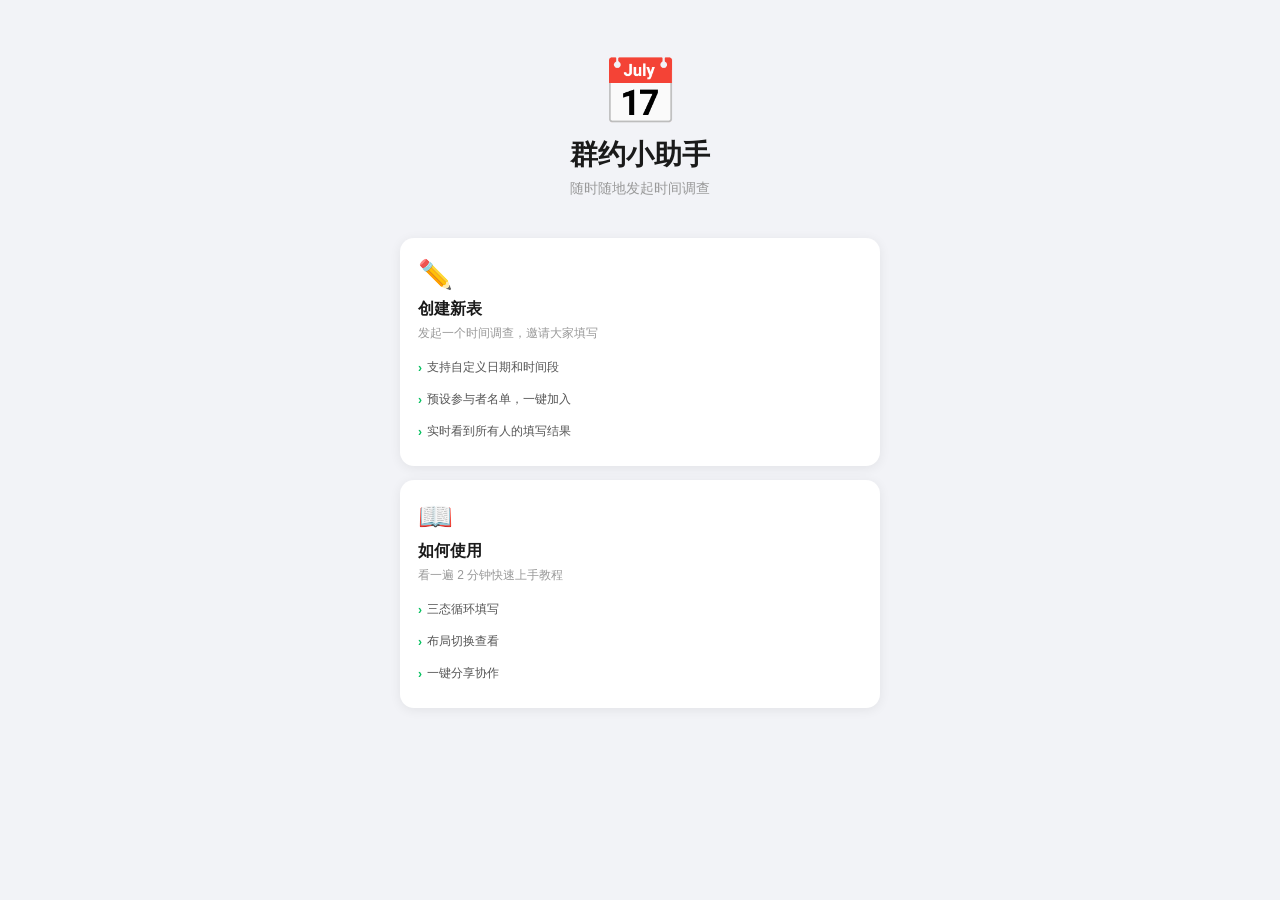
==== commit 9fc80adb: "feat: 首页+历史记录, 使用教程, AI智能总结(DeepSeek)" ====
--- a/index.html
+++ b/index.html
@@ -21,6 +21,23 @@
     #toast { position: fixed; top: 20px; left: 50%; transform: translateX(-50%) translateY(-70px); background: rgba(0,0,0,.82); color: #fff; padding: 10px 22px; border-radius: 99px; font-size: 14px; z-index: 9999; opacity: 0; pointer-events: none; transition: all .25s; white-space: nowrap; max-width: 90vw; text-align: center; }
     #toast.show { transform: translateX(-50%) translateY(0); opacity: 1; }
 
+    /* ═══ HOME SCREEN ═══ */
+    #homeScreen { display: flex; flex-direction: column; align-items: center; padding: 60px 16px 60px; }
+    .home-logo { text-align: center; margin-bottom: 40px; }
+    .home-emoji { font-size: 64px; line-height: 1; }
+    .home-title { font-size: 28px; font-weight: 900; margin-top: 12px; color: var(--t1); }
+    .home-desc { font-size: 14px; color: var(--t3); margin-top: 6px; }
+
+    .home-cards { width: 100%; max-width: 480px; }
+    .hc { background: var(--card); border-radius: var(--r); padding: 20px 18px; margin-bottom: 14px; cursor: pointer; transition: all .2s; box-shadow: var(--sh); }
+    .hc:hover { transform: translateY(-2px); box-shadow: 0 4px 16px rgba(0,0,0,.12); }
+    .hc-ico { font-size: 28px; margin-bottom: 8px; }
+    .hc-ttl { font-size: 16px; font-weight: 700; color: var(--t1); margin-bottom: 4px; }
+    .hc-desc { font-size: 12px; color: var(--t3); line-height: 1.6; }
+    .hc-list { display: flex; flex-direction: column; gap: 3px; margin-top: 10px; }
+    .hc-item { font-size: 12px; color: var(--t2); padding: 6px 0; display: flex; align-items: center; gap: 5px; }
+    .hc-item::before { content: '›'; font-weight: 700; color: var(--green); }
+
     /* ═══ SETUP ═══ */
     #setupScreen { display: flex; flex-direction: column; align-items: center; padding: 36px 16px 60px; }
     .logo-area { text-align: center; margin-bottom: 24px; }
@@ -167,6 +184,37 @@
 
     .pb { height: max(24px, env(safe-area-inset-bottom, 24px)); }
 
+    /* ═══ TUTORIAL OVERLAY ═══ */
+    .tutorial-overlay { position: fixed; inset: 0; background: rgba(0,0,0,.6); z-index: 1000; display: none; align-items: center; justify-content: center; opacity: 0; pointer-events: none; transition: opacity .3s; }
+    .tutorial-overlay.show { display: flex; opacity: 1; pointer-events: auto; }
+    .tutorial-box { background: var(--card); border-radius: 16px; padding: 24px; width: 90%; max-width: 320px; box-shadow: 0 8px 32px rgba(0,0,0,.2); animation: slideUp .3s ease; }
+    @keyframes slideUp { from { transform: translateY(30px); opacity: 0; } to { transform: translateY(0); opacity: 1; } }
+    .tutorial-step { font-size: 28px; line-height: 1; margin-bottom: 12px; }
+    .tutorial-title { font-size: 18px; font-weight: 700; color: var(--t1); margin-bottom: 8px; }
+    .tutorial-desc { font-size: 14px; color: var(--t2); line-height: 1.7; margin-bottom: 18px; }
+    .tutorial-btns { display: flex; gap: 8px; }
+    .tutorial-btn { flex: 1; padding: 11px; border: none; border-radius: 10px; font-size: 14px; font-weight: 600; cursor: pointer; }
+    .tutorial-btn-skip { background: #F0F0F0; color: var(--t2); }
+    .tutorial-btn-next { background: var(--green); color: #fff; }
+
+    /* ═══ AI SUMMARY OVERLAY ═══ */
+    .ai-summary-overlay { position: fixed; inset: 0; background: rgba(0,0,0,.5); z-index: 400; display: none; align-items: flex-end; opacity: 0; pointer-events: none; transition: opacity .3s; }
+    .ai-summary-overlay.open { display: flex; opacity: 1; pointer-events: auto; }
+    .ai-sheet { background: var(--card); border-radius: 20px 20px 0 0; width: 100%; max-width: 100vw; padding: 20px 18px 44px; transform: translateY(100%); transition: transform .3s ease; }
+    .ai-summary-overlay.open .ai-sheet { transform: translateY(0); }
+    .ai-bar { width: 40px; height: 4px; background: #DDD; border-radius: 2px; margin: 0 auto 16px; }
+    .ai-title { font-size: 18px; font-weight: 800; margin-bottom: 14px; display: flex; align-items: center; gap: 6px; }
+    .ai-loading { display: flex; align-items: center; gap: 6px; font-size: 14px; color: var(--t2); }
+    .ai-loading::after { content: ''; display: inline-block; width: 4px; height: 4px; border-radius: 50%; background: var(--green); animation: blink .6s infinite; }
+    @keyframes blink { 0%, 100% { opacity: .3; } 50% { opacity: 1; } }
+    .ai-content { max-height: 60vh; overflow-y: auto; }
+    .ai-section { margin-bottom: 16px; }
+    .ai-section-title { font-size: 13px; font-weight: 700; color: var(--green); text-transform: uppercase; letter-spacing: .5px; margin-bottom: 8px; }
+    .ai-section-body { font-size: 13px; line-height: 1.8; color: var(--t2); }
+    .ai-item { display: flex; gap: 8px; margin-bottom: 6px; }
+    .ai-item-emoji { flex-shrink: 0; }
+    .ai-item-text { flex: 1; }
+
     /* ═══ SHARE OVERLAY ═══ */
     .overlay { position: fixed; inset: 0; background: rgba(0,0,0,.46); z-index: 300; display: flex; align-items: flex-end; opacity: 0; pointer-events: none; transition: opacity .22s; }
     .overlay.open { opacity: 1; pointer-events: auto; }
@@ -182,6 +230,56 @@
 
 <div id="toast"></div>
 
+<!-- ═══════════════ HOME ═══════════════ -->
+<div id="homeScreen" class="hidden">
+  <div class="home-logo">
+    <div class="home-emoji">📅</div>
+    <div class="home-title">群约小助手</div>
+    <div class="home-desc">随时随地发起时间调查</div>
+  </div>
+  <div class="home-cards">
+    <div class="hc" onclick="goToSetup()">
+      <div class="hc-ico">✏️</div>
+      <div class="hc-ttl">创建新表</div>
+      <div class="hc-desc">发起一个时间调查，邀请大家填写</div>
+      <div class="hc-list">
+        <div class="hc-item">支持自定义日期和时间段</div>
+        <div class="hc-item">预设参与者名单，一键加入</div>
+        <div class="hc-item">实时看到所有人的填写结果</div>
+      </div>
+    </div>
+    <div id="historyCard" class="hc hidden" onclick="goToHistory()">
+      <div class="hc-ico">🕐</div>
+      <div class="hc-ttl">最近表格</div>
+      <div class="hc-desc" id="historyDesc">上次使用的表格们</div>
+      <div class="hc-list" id="historyList"></div>
+    </div>
+    <div class="hc" onclick="showTutorial()">
+      <div class="hc-ico">📖</div>
+      <div class="hc-ttl">如何使用</div>
+      <div class="hc-desc">看一遍 2 分钟快速上手教程</div>
+      <div class="hc-list">
+        <div class="hc-item">三态循环填写</div>
+        <div class="hc-item">布局切换查看</div>
+        <div class="hc-item">一键分享协作</div>
+      </div>
+    </div>
+  </div>
+</div>
+
+<!-- ═══════════════ HISTORY ═══════════════ -->
+<div id="historyScreen" class="hidden" style="display:flex;flex-direction:column;align-items:center;padding:36px 16px 60px">
+  <div style="text-align:center;margin-bottom:28px;width:100%;max-width:480px">
+    <div style="font-size:40px;margin-bottom:10px">🕐</div>
+    <div style="font-size:22px;font-weight:800;margin-bottom:4px">最近表格</div>
+    <div style="font-size:12px;color:var(--t3)">点击快速重新进入</div>
+  </div>
+  <div class="card" style="max-width:480px">
+    <div id="historyListFull"></div>
+    <button class="btn-s" onclick="goToHome()" style="margin-top:16px">返回首页</button>
+  </div>
+</div>
+
 <!-- ═══════════════ SETUP ═══════════════ -->
 <div id="setupScreen">
   <div class="logo-area">
@@ -261,6 +359,7 @@
       <div class="hdr-sub"   id="mSub"></div>
     </div>
     <div class="hdr-actions">
+      <button class="hdr-btn-alt"   onclick="goToHome()">🏠 回首页</button>
       <button class="hdr-btn-alt"   onclick="switchUser()">换人 🔄</button>
       <button class="hdr-btn-share" onclick="openShare()">分享 📤</button>
     </div>
@@ -276,6 +375,7 @@
     <div class="tb-sep"></div>
     <button class="tb-btn" id="btnCollapse" onclick="toggleCollapse()">👁 展开他人</button>
     <div class="tb-sep"></div>
+    <button class="tb-btn" id="btnAISummary" onclick="openAISummary()" style="margin-left:auto">✨ AI 总结</button>
     <div class="legend">
       <span class="lg-item"><span class="lg-box empty"></span>未填</span>
       <span class="lg-item"><span class="lg-box avail"></span>有空</span>
@@ -286,6 +386,31 @@
   <div class="tip hidden" id="tipBox"></div>
   <div id="gridContent"></div>
   <div class="pb"></div>
+</div>
+
+<!-- ═══════════════ TUTORIAL ═══════════════ -->
+<div class="tutorial-overlay" id="tutorialOverlay">
+  <div class="tutorial-box">
+    <div class="tutorial-step" id="tutStep">1️⃣</div>
+    <div class="tutorial-title" id="tutTitle"></div>
+    <div class="tutorial-desc" id="tutDesc"></div>
+    <div class="tutorial-btns">
+      <button class="tutorial-btn tutorial-btn-skip" onclick="skipTutorial()">跳过</button>
+      <button class="tutorial-btn tutorial-btn-next" id="tutBtn">下一步</button>
+    </div>
+  </div>
+</div>
+
+<!-- ═══════════════ AI SUMMARY ═══════════════ -->
+<div class="ai-summary-overlay" id="aiSummaryOverlay" onclick="overlayBgAI(event)">
+  <div class="ai-sheet">
+    <div class="ai-bar"></div>
+    <div class="ai-title">✨ AI 智能总结</div>
+    <div class="ai-content" id="aiContent">
+      <div class="ai-loading">生成中</div>
+    </div>
+    <button class="btn-p" style="margin-top:16px" onclick="closeAISummary()">关闭</button>
+  </div>
 </div>
 
 <!-- ═══════════════ SHARE ═══════════════ -->
@@ -327,6 +452,15 @@
 let drag  = { on: false, fillTo: ST_AVAIL, col: -1, lastKey: '' };
 let pollT = null;
 let saveT = null;
+
+// ─── Tutorial ───
+let tutorialStep = 0;
+const tutorialSteps = [
+  { emoji: '1️⃣', title: '点击格子循环切换状态', desc: '绿色 = 有空，红✕ = 没空，灰色 = 未填。每点一次循环切换。' },
+  { emoji: '2️⃣', title: '拖拽批量填写', desc: '按住并上下拖动，快速填充多个相同的时段。' },
+  { emoji: '3️⃣', title: '切换布局查看', desc: '时间为行 vs 人员为行，两种视角全面了解情况。' },
+  { emoji: '4️⃣', title: '分享链接邀请', desc: '复制链接，发微信群，朋友点链接选名字就能填。' }
+];
 
 /* ─── API ─── */
 async function api(url, method = 'GET', body = null) {
@@ -357,11 +491,41 @@
   return out;
 }
 
-function getState(avail, date, hour) {
-  const d = avail[date];
-  if (!d) return ST_EMPTY;
-  const v = d[String(hour)];
-  return (v === ST_AVAIL || v === ST_BUSY) ? v : ST_EMPTY;
+// dayAvail: 单天字典 { "9": 1, "12": 2, ... }
+function getState(dayAvail, hour) {
+  if (!dayAvail) return ST_EMPTY;
+  const v = dayAvail[String(hour)];
+  return (v === ST_AVAIL || v === ST_BUSY) ? Number(v) : ST_EMPTY;
+}
+
+/* ─── History 管理 ─── */
+function saveToHistory(sid, name, dateS, dateE) {
+  let history = JSON.parse(localStorage.getItem('mqa_history') || '[]');
+  history = history.filter(h => h.id !== sid);  // 去重
+  history.unshift({ id: sid, name, dateS, dateE, visited: Date.now() });
+  history = history.slice(0, 5);  // 仅保留最近 5 个
+  localStorage.setItem('mqa_history', JSON.stringify(history));
+  renderHistoryCard();
+}
+
+function loadHistory() {
+  return JSON.parse(localStorage.getItem('mqa_history') || '[]');
+}
+
+function renderHistoryCard() {
+  const hist = loadHistory();
+  if (hist.length > 0) {
+    $('historyCard').classList.remove('hidden');
+    const items = hist.slice(0, 3).map(h => `<div class="hc-item" onclick="goToSession('${h.id}')" style="cursor:pointer">${h.name} (${h.dateS})</div>`).join('');
+    $('historyList').innerHTML = items;
+    $('historyDesc').textContent = `${hist.length} 个最近的表格`;
+  } else {
+    $('historyCard').classList.add('hidden');
+  }
+}
+
+function goToSession(sid) {
+  location.href = `/?s=${sid}`;
 }
 
 /* ─── Boot ─── */
@@ -376,9 +540,40 @@
     S.participants.forEach(p => { p.avail = normalizeAvail(p.avail); });
     renderJoin();
   } else {
-    initForm(); showScr('setupScreen');
+    initForm(); showHome();
   }
 })();
+
+/* ─── 屏幕导航 ─── */
+function showHome() {
+  renderHistoryCard();
+  showScr('homeScreen');
+}
+
+function goToHome() {
+  stopPoll();
+  if (ME) {
+    const meP = S.participants.find(p => p.name === ME);
+    if (meP) meP.avail = JSON.parse(JSON.stringify(myAvail));
+    saveAvail();
+  }
+  showHome();
+}
+
+function goToSetup() {
+  showScr('setupScreen');
+}
+
+function goToHistory() {
+  const hist = loadHistory();
+  $('historyListFull').innerHTML = hist.length > 0
+    ? hist.map(h => `<div class="fg">
+        <button class="btn-p" style="margin-top:0" onclick="goToSession('${h.id}')">${h.name}</button>
+        <div style="font-size:12px;color:var(--t3);margin-top:6px">${h.dateS} — ${h.dateE}</div>
+      </div>`).join('')
+    : '<div style="text-align:center;color:var(--t3);padding:20px">还没有历史记录呢</div>';
+  showScr('historyScreen');
+}
 
 /* ─── Setup form ─── */
 function initForm() {
@@ -473,6 +668,7 @@
   const meP = S.participants.find(p => p.name === ME);
   myAvail = meP?.avail ? JSON.parse(JSON.stringify(meP.avail)) : {};
   localStorage.setItem('mqa_' + SID, ME);
+  saveToHistory(SID, S.name, S.dateS, S.dateE);
   renderMain(); showScr('mainScreen'); startPoll();
   toast(existingP ? `欢迎回来，${ME} 👋` : `点格子循环：有空（彩色）→ 没空（红✕）→ 未填 ✌️`);
 }
@@ -480,7 +676,7 @@
   const saved = localStorage.getItem('mqa_' + SID);
   if (!saved) return; $('jName').value = saved; await joinSession();
 }
-function viewOnly() { ME = null; myAvail = {}; renderMain(); showScr('mainScreen'); startPoll(); }
+function viewOnly() { ME = null; myAvail = {}; saveToHistory(SID, S.name, S.dateS, S.dateE); renderMain(); showScr('mainScreen'); startPoll(); }
 function switchUser() { stopPoll(); ME = null; myAvail = {}; renderJoin(); }
 
 /* ─── 布局 & 折叠控制 ─── */
@@ -571,7 +767,7 @@
   const myDA = ME ? (myAvail[date] || {}) : {};
 
   const rows = hours.map(h => {
-    const avails = ppl.map((p, i) => getState(i === myI ? myDA : (p.avail[date] || {}), date, h));
+    const avails = ppl.map((p, i) => getState(i === myI ? myDA : (p.avail[date] || {}), h));
     const cntAvail = avails.filter(s => s === ST_AVAIL).length;
     const cntBusy  = avails.filter(s => s === ST_BUSY).length;
 
@@ -616,10 +812,10 @@
   const personRows = ppl.map((p, i) => {
     const isMe = i === myI, isOther = !isMe;
     const av = isMe ? myDA : (p.avail[date] || {});
-    const cntA = hours.filter(h => getState(av, date, h) === ST_AVAIL).length;
+    const cntA = hours.filter(h => getState(av, h) === ST_AVAIL).length;
 
     const tdHours = hours.map(h => {
-      const st = getState(av, date, h);
+      const st = getState(av, h);
       const cls = 'ci' + (isMe ? ' ed' : ' ro') + (isOther && ME ? ' dim' : '');
       const da  = isMe
         ? ` data-date="${date}" data-hour="${h}" data-col="${i}"`
@@ -645,7 +841,7 @@
 
   // 汇总行（逐列统计）
   const sumTds = hours.map(h => {
-    const avails = ppl.map((p, i) => getState(i === myI ? myDA : (p.avail[date] || {}), date, h));
+    const avails = ppl.map((p, i) => getState(i === myI ? myDA : (p.avail[date] || {}), h));
     const cntAvail = avails.filter(s => s === ST_AVAIL).length;
     const cntBusy  = avails.filter(s => s === ST_BUSY).length;
     return `<td class="td-h">${buildSI(cntAvail, cntBusy, maxP)}</td>`;
@@ -719,7 +915,7 @@
 
 function startDrag(el) {
   const date = el.dataset.date, h = +el.dataset.hour, col = +el.dataset.col;
-  const cur  = getState(myAvail[date] || {}, date, h);
+  const cur  = getState(myAvail[date] || {}, h);
   const next = (cur + 1) % 3;  // 0→1→2→0（未填→有空→没空→未填）
   drag = { on: true, fillTo: next, col, lastKey: `${date}-${h}` };
   applyCell(date, h, next, el);
@@ -755,7 +951,7 @@
   getDates().forEach(date => {
     const myDA = ME ? (myAvail[date] || {}) : {};
     getHours().forEach(h => {
-      const avails = ppl.map((p, i) => getState(i === myI ? myDA : (p.avail[date] || {}), date, h));
+      const avails = ppl.map((p, i) => getState(i === myI ? myDA : (p.avail[date] || {}), h));
       const cntAvail = avails.filter(s => s === ST_AVAIL).length;
       const cntBusy  = avails.filter(s => s === ST_BUSY).length;
       // m-tr 模式：更新 .si
@@ -768,7 +964,7 @@
       if (sumRow) {
         const tds = sumRow.querySelectorAll('td.td-h');
         getHours().forEach((h, idx) => {
-          const avails = ppl.map((p, i) => getState(i === myI ? (myAvail[date] || {}) : (p.avail[date] || {}), date, h));
+          const avails = ppl.map((p, i) => getState(i === myI ? (myAvail[date] || {}) : (p.avail[date] || {}), h));
           const cntA = avails.filter(s => s === ST_AVAIL).length;
           const cntB = avails.filter(s => s === ST_BUSY).length;
           if (tds[idx]) tds[idx].innerHTML = buildSI(cntA, cntB, maxP);
@@ -806,7 +1002,7 @@
     if (p.name === ME) return;
     getDates().forEach(date => {
       getHours().forEach(h => {
-        const st = getState(p.avail[date] || {}, date, h);
+        const st = getState(p.avail[date] || {}, h);
         // m-tr 模式格子
         const elTR = document.querySelector(`.ci[data-pi="${idx}"][data-date="${date}"][data-hour="${h}"]`);
         if (elTR) { elTR.setAttribute('style', cellStyle(st, p.color)); elTR.textContent = st === ST_BUSY ? '✕' : ''; }
@@ -814,6 +1010,73 @@
     });
   });
   refreshSummary();
+}
+
+/* ─── Tutorial ─── */
+function showTutorial() {
+  tutorialStep = 0;
+  showTutorialStep();
+  $('tutorialOverlay').classList.add('show');
+}
+
+function showTutorialStep() {
+  const step = tutorialSteps[tutorialStep];
+  $('tutStep').textContent = step.emoji;
+  $('tutTitle').textContent = step.title;
+  $('tutDesc').textContent = step.desc;
+  const btn = $('tutBtn');
+  btn.textContent = tutorialStep < tutorialSteps.length - 1 ? '下一步 →' : '开始使用';
+  btn.onclick = () => {
+    if (tutorialStep < tutorialSteps.length - 1) {
+      tutorialStep++;
+      showTutorialStep();
+    } else {
+      skipTutorial();
+    }
+  };
+}
+
+function skipTutorial() {
+  $('tutorialOverlay').classList.remove('show');
+  localStorage.setItem('mqa_tutorial_done', 'true');
+}
+
+/* ─── AI Summary ─── */
+async function openAISummary() {
+  if (!SID) return toast('无法获取会话信息');
+  $('aiSummaryOverlay').classList.add('open');
+  // 调用后端 API
+  const summary = await api(`/api/session/${SID}/summary`);
+  if (summary?.summary) {
+    renderAISummary(summary.summary);
+  } else {
+    $('aiContent').innerHTML = `<div style="color:var(--t3);text-align:center;padding:20px">🚫 生成失败，请稍后重试</div>`;
+  }
+}
+
+function renderAISummary(text) {
+  // 简单的 markdown-like 渲染
+  const lines = text.split('\n');
+  let html = '';
+  lines.forEach(line => {
+    if (line.startsWith('## ')) {
+      html += `<div class="ai-section"><div class="ai-section-title">${esc(line.slice(3))}</div>`;
+    } else if (line.startsWith('- ')) {
+      html += `<div class="ai-item"><div class="ai-item-emoji">•</div><div class="ai-item-text">${esc(line.slice(2))}</div></div>`;
+    } else if (line.trim()) {
+      html += `<div class="ai-item-text">${esc(line)}</div>`;
+    }
+  });
+  html += '</div>';
+  $('aiContent').innerHTML = html;
+}
+
+function closeAISummary() {
+  $('aiSummaryOverlay').classList.remove('open');
+}
+
+function overlayBgAI(e) {
+  if (e.target === $('aiSummaryOverlay')) closeAISummary();
 }
 
 /* ─── Share ─── */
@@ -856,7 +1119,7 @@
   return `rgb(${~~(r1+(r2-r1)*t)},${~~(g1+(g2-g1)*t)},${~~(b1+(b2-b1)*t)})`;
 }
 function showScr(id) {
-  ['setupScreen','joinScreen','mainScreen'].forEach(s => $(s).classList.toggle('hidden', s !== id));
+  ['homeScreen','historyScreen','setupScreen','joinScreen','mainScreen'].forEach(s => $(s).classList.toggle('hidden', s !== id));
 }
 let _tt;
 function toast(msg) {
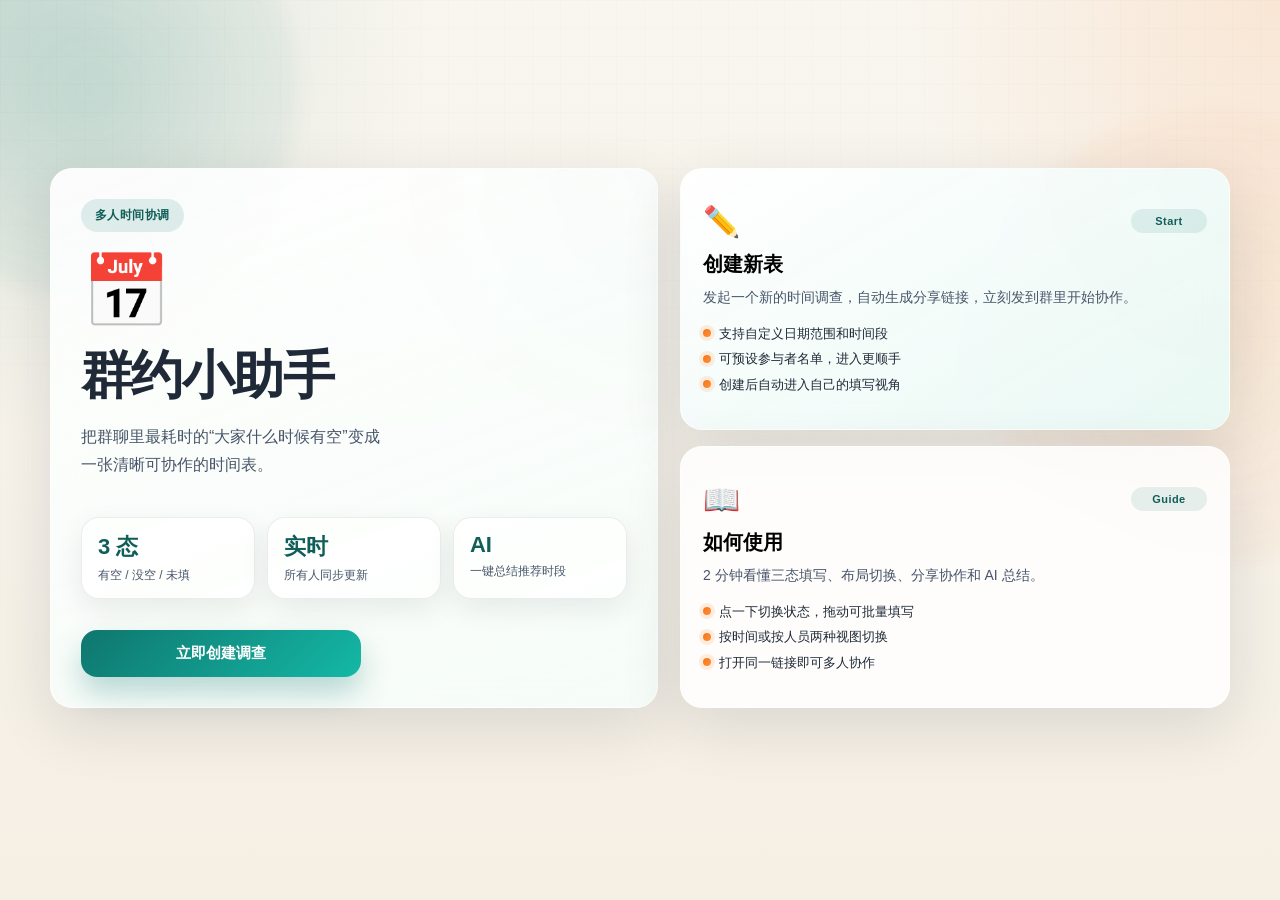
==== commit 3184b996: "Polish UI and harden session workflows" ====
--- a/index.html
+++ b/index.html
@@ -2,1130 +2,323 @@
 <html lang="zh-CN">
 <head>
   <meta charset="UTF-8">
-  <meta name="viewport" content="width=device-width,initial-scale=1,maximum-scale=1,user-scalable=no">
+  <meta name="viewport" content="width=device-width,initial-scale=1,viewport-fit=cover">
+  <meta name="theme-color" content="#0f766e">
   <title>群约小助手</title>
-  <style>
-    *, *::before, *::after { box-sizing: border-box; margin: 0; padding: 0; -webkit-tap-highlight-color: transparent; }
-    :root {
-      --green: #07C160; --gdk: #05A050; --glt: #E8F8F0;
-      --red: #FF4D4F; --rlt: #FFF0F0;
-      --bg: #F2F3F7; --card: #fff; --bdr: #E8E8E8;
-      --t1: #1A1A1A; --t2: #555; --t3: #999;
-      --r: 14px; --sh: 0 2px 12px rgba(0,0,0,.07);
-    }
-    *, *::before, *::after { box-sizing: border-box; margin: 0; padding: 0; -webkit-tap-highlight-color: transparent; }
-    body { font-family: -apple-system, BlinkMacSystemFont, 'PingFang SC', 'Hiragino Sans GB', 'Microsoft YaHei', sans-serif; background: var(--bg); color: var(--t1); min-height: 100vh; }
-    .hidden { display: none !important; }
-
-    /* Toast */
-    #toast { position: fixed; top: 20px; left: 50%; transform: translateX(-50%) translateY(-70px); background: rgba(0,0,0,.82); color: #fff; padding: 10px 22px; border-radius: 99px; font-size: 14px; z-index: 9999; opacity: 0; pointer-events: none; transition: all .25s; white-space: nowrap; max-width: 90vw; text-align: center; }
-    #toast.show { transform: translateX(-50%) translateY(0); opacity: 1; }
-
-    /* ═══ HOME SCREEN ═══ */
-    #homeScreen { display: flex; flex-direction: column; align-items: center; padding: 60px 16px 60px; }
-    .home-logo { text-align: center; margin-bottom: 40px; }
-    .home-emoji { font-size: 64px; line-height: 1; }
-    .home-title { font-size: 28px; font-weight: 900; margin-top: 12px; color: var(--t1); }
-    .home-desc { font-size: 14px; color: var(--t3); margin-top: 6px; }
-
-    .home-cards { width: 100%; max-width: 480px; }
-    .hc { background: var(--card); border-radius: var(--r); padding: 20px 18px; margin-bottom: 14px; cursor: pointer; transition: all .2s; box-shadow: var(--sh); }
-    .hc:hover { transform: translateY(-2px); box-shadow: 0 4px 16px rgba(0,0,0,.12); }
-    .hc-ico { font-size: 28px; margin-bottom: 8px; }
-    .hc-ttl { font-size: 16px; font-weight: 700; color: var(--t1); margin-bottom: 4px; }
-    .hc-desc { font-size: 12px; color: var(--t3); line-height: 1.6; }
-    .hc-list { display: flex; flex-direction: column; gap: 3px; margin-top: 10px; }
-    .hc-item { font-size: 12px; color: var(--t2); padding: 6px 0; display: flex; align-items: center; gap: 5px; }
-    .hc-item::before { content: '›'; font-weight: 700; color: var(--green); }
-
-    /* ═══ SETUP ═══ */
-    #setupScreen { display: flex; flex-direction: column; align-items: center; padding: 36px 16px 60px; }
-    .logo-area { text-align: center; margin-bottom: 24px; }
-    .logo-emoji { font-size: 52px; line-height: 1; }
-    .logo-name  { font-size: 24px; font-weight: 800; margin-top: 8px; }
-    .logo-desc  { font-size: 13px; color: var(--t3); margin-top: 4px; line-height: 1.6; }
-
-    .card { background: var(--card); border-radius: var(--r); padding: 20px 18px; width: 100%; max-width: 480px; box-shadow: var(--sh); }
-    .card + .card { margin-top: 12px; }
-    .card-ttl { font-size: 11px; font-weight: 700; color: var(--t3); letter-spacing: .7px; text-transform: uppercase; margin-bottom: 14px; }
-
-    .fg { margin-bottom: 14px; }
-    .fg:last-child { margin-bottom: 0; }
-    .fl { display: block; font-size: 12px; font-weight: 600; color: var(--t2); margin-bottom: 5px; }
-    .fi { width: 100%; padding: 12px 14px; border: 1.5px solid var(--bdr); border-radius: 10px; font-size: 16px; color: var(--t1); background: #FAFAFA; outline: none; transition: border-color .2s; -webkit-appearance: none; appearance: none; }
-    .fi:focus { border-color: var(--green); background: #fff; }
-    .fi-row { display: flex; gap: 10px; }
-    .fi-row .fg { flex: 1; min-width: 0; }
-
-    /* Tag input */
-    .tag-wrap { display: flex; flex-wrap: wrap; gap: 6px; padding: 8px 10px; border: 1.5px solid var(--bdr); border-radius: 10px; background: #FAFAFA; min-height: 46px; cursor: text; transition: border-color .2s; }
-    .tag-wrap.focused { border-color: var(--green); background: #fff; }
-    .tag { display: inline-flex; align-items: center; gap: 3px; background: var(--glt); color: var(--gdk); border-radius: 6px; padding: 3px 6px 3px 9px; font-size: 14px; font-weight: 500; }
-    .tag-x { background: none; border: none; color: var(--gdk); font-size: 15px; font-weight: 700; cursor: pointer; padding: 0 2px; line-height: 1; }
-    .tag-inp { border: none; outline: none; background: transparent; font-size: 15px; color: var(--t1); min-width: 80px; flex: 1; height: 28px; }
-    .tag-hint { font-size: 12px; color: var(--t3); margin-top: 4px; }
-
-    /* Buttons */
-    .btn-p { display: block; width: 100%; padding: 14px; background: var(--green); color: #fff; border: none; border-radius: 12px; font-size: 16px; font-weight: 700; cursor: pointer; margin-top: 14px; -webkit-appearance: none; transition: opacity .15s; }
-    .btn-p:active { opacity: .8; }
-    .btn-s { display: block; width: 100%; padding: 13px; background: #EBEBEB; color: var(--t1); border: none; border-radius: 12px; font-size: 15px; cursor: pointer; margin-top: 8px; -webkit-appearance: none; transition: opacity .15s; }
-    .btn-s:active { opacity: .7; }
-
-    /* ═══ JOIN ═══ */
-    #joinScreen { display: flex; flex-direction: column; align-items: center; padding: 50px 16px 60px; }
-    .ev-card { text-align: center; margin-bottom: 24px; }
-    .ev-emoji { font-size: 44px; }
-    .ev-name  { font-size: 22px; font-weight: 800; margin-top: 8px; }
-    .ev-meta  { font-size: 13px; color: var(--t3); margin-top: 5px; line-height: 1.6; }
-
-    .resume-box { background: var(--glt); border-radius: 12px; padding: 12px 14px; margin-bottom: 16px; display: flex; align-items: center; justify-content: space-between; gap: 10px; }
-    .resume-box .rb-lbl  { font-size: 12px; color: var(--t3); margin-bottom: 2px; }
-    .resume-box .rb-name { font-size: 16px; font-weight: 800; color: var(--gdk); }
-    .resume-box .rb-btn  { flex-shrink: 0; background: var(--green); color: #fff; border: none; border-radius: 99px; padding: 9px 18px; font-size: 14px; font-weight: 700; cursor: pointer; }
-
-    .chips-wrap { display: flex; flex-wrap: wrap; gap: 8px; margin-bottom: 10px; }
-    .nchip { padding: 9px 16px; border-radius: 99px; border: 2px solid var(--bdr); background: var(--card); font-size: 14px; font-weight: 500; cursor: pointer; transition: all .15s; user-select: none; }
-    .nchip.active { border-color: var(--green); background: var(--glt); color: var(--gdk); font-weight: 700; }
-    .nchip.done   { border-color: #CCC; background: #F5F5F5; color: var(--t3); cursor: default; }
-    .or-sep { text-align: center; font-size: 12px; color: var(--t3); padding: 6px 0; }
-
-    /* ═══ MAIN ═══ */
-    .app-hdr { position: sticky; top: 0; z-index: 100; background: var(--green); color: #fff; display: flex; align-items: center; gap: 10px; padding: 12px 14px; }
-    .hdr-info { flex: 1; min-width: 0; }
-    .hdr-title { font-size: 17px; font-weight: 800; white-space: nowrap; overflow: hidden; text-overflow: ellipsis; }
-    .hdr-sub   { font-size: 12px; opacity: .8; margin-top: 2px; }
-    .hdr-actions { display: flex; gap: 6px; flex-shrink: 0; }
-    .hdr-btn-alt   { background: rgba(255,255,255,.22); color: #fff; border: none; padding: 8px 10px; border-radius: 99px; font-size: 12px; font-weight: 600; cursor: pointer; white-space: nowrap; }
-    .hdr-btn-share { background: rgba(255,255,255,.92); color: var(--green); border: none; padding: 8px 12px; border-radius: 99px; font-size: 12px; font-weight: 700; cursor: pointer; white-space: nowrap; }
-
-    /* Live dot */
-    .live-dot { display: inline-block; width: 7px; height: 7px; border-radius: 50%; background: #4ade80; margin-right: 5px; animation: pulse 2s infinite; }
-    @keyframes pulse { 0%,100%{opacity:1} 50%{opacity:.4} }
-
-    .stats-strip { background: var(--card); border-bottom: 1px solid var(--bdr); padding: 10px 14px; display: flex; align-items: center; gap: 8px; flex-wrap: wrap; }
-    .s-lbl   { font-size: 12px; font-weight: 600; color: var(--t3); white-space: nowrap; }
-    .pbadges { display: flex; gap: 5px; flex-wrap: wrap; }
-    .pbadge  { display: inline-flex; align-items: center; gap: 4px; background: #F0F0F0; border-radius: 99px; padding: 3px 9px 3px 5px; font-size: 12px; }
-    .pbadge.me { background: var(--glt); font-weight: 700; color: var(--gdk); }
-    .pdot { width: 8px; height: 8px; border-radius: 50%; flex-shrink: 0; }
-
-    /* 工具栏 */
-    .toolbar { background: var(--card); border-bottom: 1px solid var(--bdr); padding: 8px 14px; display: flex; align-items: center; gap: 8px; flex-wrap: wrap; }
-    .tb-btn { display: inline-flex; align-items: center; gap: 4px; padding: 6px 11px; border-radius: 99px; border: 1.5px solid var(--bdr); background: #FAFAFA; font-size: 12px; font-weight: 600; cursor: pointer; color: var(--t2); transition: all .15s; user-select: none; white-space: nowrap; }
-    .tb-btn.active { border-color: var(--green); background: var(--glt); color: var(--gdk); }
-    .tb-sep { width: 1px; height: 22px; background: var(--bdr); flex-shrink: 0; }
-    /* 图例 */
-    .legend { display: flex; align-items: center; gap: 10px; flex-wrap: wrap; margin-left: auto; }
-    .lg-item { display: inline-flex; align-items: center; gap: 4px; font-size: 11px; color: var(--t3); }
-    .lg-box  { width: 14px; height: 14px; border-radius: 4px; flex-shrink: 0; display: flex; align-items: center; justify-content: center; }
-    .lg-box.empty { background: #EFF0F2; border: 1px solid #DDD; }
-    .lg-box.avail { background: var(--green); }
-    .lg-box.busy  { background: var(--rlt); border: 1px solid #FFAAAA; font-size: 9px; color: var(--red); font-weight: 900; }
-
-    .tip { margin: 10px 12px 0; background: #FFFBE6; border-left: 3px solid #F5A623; border-radius: 0 10px 10px 0; padding: 9px 13px; font-size: 13px; color: #7A5500; line-height: 1.7; }
-
-    /* Day section */
-    .day-sec { margin: 12px 12px 0; }
-    .day-hdr { display: flex; align-items: center; gap: 7px; padding: 0 2px 8px; }
-    .day-date { font-size: 18px; font-weight: 800; }
-    .day-wd   { font-size: 12px; font-weight: 600; padding: 2px 9px; border-radius: 99px; background: #EAEAEA; color: var(--t2); }
-    .day-wd.we { background: #FFF0E8; color: #E84D0E; }
-
-    .g-card   { background: var(--card); border-radius: var(--r); overflow: hidden; box-shadow: var(--sh); }
-    .g-scroll { overflow-x: auto; -webkit-overflow-scrolling: touch; }
-
-    /* ══ TABLE 公共 ══ */
-    table.sg { border-collapse: collapse; width: max-content; min-width: 100%; }
-
-    /* ── 时间=行 模式 (m-tr) ── */
-    table.sg.m-tr thead th { font-size: 12px; font-weight: 700; color: var(--t3); border-bottom: 2px solid var(--bdr); height: 48px; text-align: center; }
-    table.sg.m-tr thead th.th-lbl { position: sticky; left: 0; z-index: 20; background: #FAFAFA; border-right: 2px solid var(--bdr); width: 92px; min-width: 92px; text-align: left; padding: 0 10px; font-size: 11px; }
-    table.sg.m-tr thead th.th-p   { width: 60px; min-width: 60px; padding: 5px 4px 6px; border-right: 1px solid #F0F0F0; }
-    table.sg.m-tr thead th.th-p .pname { display: block; overflow: hidden; text-overflow: ellipsis; white-space: nowrap; max-width: 52px; margin: 0 auto; font-size: 12px; }
-    table.sg.m-tr thead th.th-p .pmark { display: block; width: 7px; height: 7px; border-radius: 50%; margin: 3px auto 0; }
-    table.sg.m-tr thead th.th-p.is-me .pname { color: var(--green); font-weight: 800; }
-    table.sg.m-tr thead th.th-sum { width: 54px; min-width: 54px; background: #FAFAFA; border-left: 2px solid var(--bdr); font-size: 11px; }
-    table.sg.m-tr tbody tr { border-bottom: 1px solid #F5F5F5; }
-    table.sg.m-tr tbody tr:last-child { border-bottom: none; }
-    table.sg.m-tr tbody td.td-lbl { position: sticky; left: 0; z-index: 10; background: #FAFAFA; border-right: 2px solid var(--bdr); width: 92px; min-width: 92px; height: 52px; padding: 0 8px; font-size: 12px; font-weight: 700; color: var(--t2); white-space: nowrap; line-height: 1.3; }
-    table.sg.m-tr tbody td.td-lbl small { display: block; font-size: 10px; font-weight: 400; color: var(--t3); }
-    table.sg.m-tr tbody td.td-c   { width: 60px; height: 52px; padding: 5px; border-right: 1px solid #F5F5F5; }
-    table.sg.m-tr tbody td.td-sum { width: 54px; height: 52px; padding: 5px; background: #FAFAFA; border-left: 2px solid var(--bdr); }
-
-    /* ── 人员=行 模式 (m-pr) ── */
-    table.sg.m-pr thead th { font-size: 12px; font-weight: 700; color: var(--t3); border-bottom: 2px solid var(--bdr); height: 44px; text-align: center; }
-    table.sg.m-pr thead th.th-lbl2 { position: sticky; left: 0; z-index: 20; background: #FAFAFA; border-right: 2px solid var(--bdr); width: 80px; min-width: 80px; text-align: left; padding: 0 8px; font-size: 11px; }
-    table.sg.m-pr thead th.th-h   { width: 54px; min-width: 54px; padding: 4px 2px; border-right: 1px solid #F0F0F0; font-size: 11px; line-height: 1.4; }
-    table.sg.m-pr thead th.th-sum2 { width: 48px; min-width: 48px; background: #FAFAFA; border-left: 2px solid var(--bdr); font-size: 11px; }
-    table.sg.m-pr tbody tr { border-bottom: 1px solid #F5F5F5; }
-    table.sg.m-pr tbody tr:last-child { border-bottom: none; }
-    table.sg.m-pr tbody td.td-plbl { position: sticky; left: 0; z-index: 10; background: #FAFAFA; border-right: 2px solid var(--bdr); width: 80px; min-width: 80px; height: 50px; padding: 0 7px; overflow: hidden; }
-    table.sg.m-pr tbody td.td-plbl .pn { font-size: 12px; font-weight: 700; color: var(--t2); overflow: hidden; text-overflow: ellipsis; white-space: nowrap; display: block; }
-    table.sg.m-pr tbody td.td-plbl .pn.is-me { color: var(--green); }
-    table.sg.m-pr tbody td.td-plbl .pm { display: inline-block; width: 6px; height: 6px; border-radius: 50%; margin-top: 2px; }
-    table.sg.m-pr tbody td.td-h    { width: 54px; height: 50px; padding: 4px; border-right: 1px solid #F5F5F5; }
-    table.sg.m-pr tbody td.td-psum { width: 48px; height: 50px; padding: 4px; background: #FAFAFA; border-left: 2px solid var(--bdr); }
-    table.sg.m-pr tbody tr.sum-row td { background: #F8F9FA; border-top: 2px solid var(--bdr); }
-    table.sg.m-pr tbody tr.sum-row td.td-plbl { background: #F8F9FA; font-size: 11px; font-weight: 700; color: var(--t3); }
-
-    /* ── 折叠按钮行 ── */
-    .toggle-btn-row td { background: #F8F8F8 !important; text-align: center !important; padding: 8px !important; cursor: pointer; user-select: none; font-size: 12px; color: var(--t3); font-weight: 600; border-top: 1px dashed #DDD !important; }
-    .toggle-btn-row:hover td { background: #F0F0F0 !important; }
-    tr.other-row.collapsed { display: none; }
-
-    /* ── 格子 ── */
-    .ci { width: 100%; height: 100%; border-radius: 8px; cursor: pointer; display: flex; align-items: center; justify-content: center; user-select: none; -webkit-user-select: none; touch-action: none; font-size: 14px; font-weight: 900; line-height: 1; transition: opacity .08s; }
-    .ci.ro  { cursor: default; }
-    .ci.dim { opacity: .3; }
-
-    /* 汇总格 */
-    .si { width: 100%; height: 100%; border-radius: 8px; display: flex; align-items: center; justify-content: center; font-size: 11px; font-weight: 800; background: #F5F5F5; color: #ccc; position: relative; }
-    .si-busy { position: absolute; top: 2px; right: 2px; width: 6px; height: 6px; border-radius: 50%; background: var(--red); }
-
-    .pb { height: max(24px, env(safe-area-inset-bottom, 24px)); }
-
-    /* ═══ TUTORIAL OVERLAY ═══ */
-    .tutorial-overlay { position: fixed; inset: 0; background: rgba(0,0,0,.6); z-index: 1000; display: none; align-items: center; justify-content: center; opacity: 0; pointer-events: none; transition: opacity .3s; }
-    .tutorial-overlay.show { display: flex; opacity: 1; pointer-events: auto; }
-    .tutorial-box { background: var(--card); border-radius: 16px; padding: 24px; width: 90%; max-width: 320px; box-shadow: 0 8px 32px rgba(0,0,0,.2); animation: slideUp .3s ease; }
-    @keyframes slideUp { from { transform: translateY(30px); opacity: 0; } to { transform: translateY(0); opacity: 1; } }
-    .tutorial-step { font-size: 28px; line-height: 1; margin-bottom: 12px; }
-    .tutorial-title { font-size: 18px; font-weight: 700; color: var(--t1); margin-bottom: 8px; }
-    .tutorial-desc { font-size: 14px; color: var(--t2); line-height: 1.7; margin-bottom: 18px; }
-    .tutorial-btns { display: flex; gap: 8px; }
-    .tutorial-btn { flex: 1; padding: 11px; border: none; border-radius: 10px; font-size: 14px; font-weight: 600; cursor: pointer; }
-    .tutorial-btn-skip { background: #F0F0F0; color: var(--t2); }
-    .tutorial-btn-next { background: var(--green); color: #fff; }
-
-    /* ═══ AI SUMMARY OVERLAY ═══ */
-    .ai-summary-overlay { position: fixed; inset: 0; background: rgba(0,0,0,.5); z-index: 400; display: none; align-items: flex-end; opacity: 0; pointer-events: none; transition: opacity .3s; }
-    .ai-summary-overlay.open { display: flex; opacity: 1; pointer-events: auto; }
-    .ai-sheet { background: var(--card); border-radius: 20px 20px 0 0; width: 100%; max-width: 100vw; padding: 20px 18px 44px; transform: translateY(100%); transition: transform .3s ease; }
-    .ai-summary-overlay.open .ai-sheet { transform: translateY(0); }
-    .ai-bar { width: 40px; height: 4px; background: #DDD; border-radius: 2px; margin: 0 auto 16px; }
-    .ai-title { font-size: 18px; font-weight: 800; margin-bottom: 14px; display: flex; align-items: center; gap: 6px; }
-    .ai-loading { display: flex; align-items: center; gap: 6px; font-size: 14px; color: var(--t2); }
-    .ai-loading::after { content: ''; display: inline-block; width: 4px; height: 4px; border-radius: 50%; background: var(--green); animation: blink .6s infinite; }
-    @keyframes blink { 0%, 100% { opacity: .3; } 50% { opacity: 1; } }
-    .ai-content { max-height: 60vh; overflow-y: auto; }
-    .ai-section { margin-bottom: 16px; }
-    .ai-section-title { font-size: 13px; font-weight: 700; color: var(--green); text-transform: uppercase; letter-spacing: .5px; margin-bottom: 8px; }
-    .ai-section-body { font-size: 13px; line-height: 1.8; color: var(--t2); }
-    .ai-item { display: flex; gap: 8px; margin-bottom: 6px; }
-    .ai-item-emoji { flex-shrink: 0; }
-    .ai-item-text { flex: 1; }
-
-    /* ═══ SHARE OVERLAY ═══ */
-    .overlay { position: fixed; inset: 0; background: rgba(0,0,0,.46); z-index: 300; display: flex; align-items: flex-end; opacity: 0; pointer-events: none; transition: opacity .22s; }
-    .overlay.open { opacity: 1; pointer-events: auto; }
-    .sheet { background: #fff; border-radius: 20px 20px 0 0; width: 100%; padding: 20px 18px 44px; transform: translateY(100%); transition: transform .28s ease; }
-    .overlay.open .sheet { transform: translateY(0); }
-    .sh-bar   { width: 40px; height: 4px; background: #DDD; border-radius: 2px; margin: 0 auto 18px; }
-    .sh-title { font-size: 18px; font-weight: 800; margin-bottom: 10px; }
-    .sh-url   { background: #F5F5F5; border-radius: 10px; padding: 12px; font-size: 13px; font-weight: 700; color: var(--t1); word-break: break-all; margin-bottom: 8px; }
-    .sh-note  { font-size: 12px; color: var(--t3); line-height: 1.7; margin-bottom: 14px; }
-  </style>
+  <link rel="stylesheet" href="/styles.css">
 </head>
 <body>
+<div class="site-backdrop" aria-hidden="true">
+  <div class="site-orb orb-a"></div>
+  <div class="site-orb orb-b"></div>
+  <div class="site-grid"></div>
+</div>
 
 <div id="toast"></div>
 
-<!-- ═══════════════ HOME ═══════════════ -->
-<div id="homeScreen" class="hidden">
-  <div class="home-logo">
-    <div class="home-emoji">📅</div>
-    <div class="home-title">群约小助手</div>
-    <div class="home-desc">随时随地发起时间调查</div>
-  </div>
-  <div class="home-cards">
-    <div class="hc" onclick="goToSetup()">
-      <div class="hc-ico">✏️</div>
-      <div class="hc-ttl">创建新表</div>
-      <div class="hc-desc">发起一个时间调查，邀请大家填写</div>
-      <div class="hc-list">
-        <div class="hc-item">支持自定义日期和时间段</div>
-        <div class="hc-item">预设参与者名单，一键加入</div>
-        <div class="hc-item">实时看到所有人的填写结果</div>
-      </div>
-    </div>
-    <div id="historyCard" class="hc hidden" onclick="goToHistory()">
-      <div class="hc-ico">🕐</div>
-      <div class="hc-ttl">最近表格</div>
-      <div class="hc-desc" id="historyDesc">上次使用的表格们</div>
-      <div class="hc-list" id="historyList"></div>
-    </div>
-    <div class="hc" onclick="showTutorial()">
-      <div class="hc-ico">📖</div>
-      <div class="hc-ttl">如何使用</div>
-      <div class="hc-desc">看一遍 2 分钟快速上手教程</div>
-      <div class="hc-list">
-        <div class="hc-item">三态循环填写</div>
-        <div class="hc-item">布局切换查看</div>
-        <div class="hc-item">一键分享协作</div>
-      </div>
-    </div>
-  </div>
-</div>
-
-<!-- ═══════════════ HISTORY ═══════════════ -->
-<div id="historyScreen" class="hidden" style="display:flex;flex-direction:column;align-items:center;padding:36px 16px 60px">
-  <div style="text-align:center;margin-bottom:28px;width:100%;max-width:480px">
-    <div style="font-size:40px;margin-bottom:10px">🕐</div>
-    <div style="font-size:22px;font-weight:800;margin-bottom:4px">最近表格</div>
-    <div style="font-size:12px;color:var(--t3)">点击快速重新进入</div>
-  </div>
-  <div class="card" style="max-width:480px">
-    <div id="historyListFull"></div>
-    <button class="btn-s" onclick="goToHome()" style="margin-top:16px">返回首页</button>
-  </div>
-</div>
-
-<!-- ═══════════════ SETUP ═══════════════ -->
-<div id="setupScreen">
-  <div class="logo-area">
-    <div class="logo-emoji">📅</div>
-    <div class="logo-name">群约小助手</div>
-    <div class="logo-desc">发起时间调查，大家打开同一个链接各自填写</div>
-  </div>
-  <div class="card">
-    <div class="card-ttl">活动信息</div>
-    <div class="fg">
-      <label class="fl">活动名称</label>
-      <input class="fi" type="text" id="sName" placeholder="三月聚餐、周末球赛…" maxlength="20">
-    </div>
-    <div class="fi-row">
-      <div class="fg"><label class="fl">开始日期</label><input class="fi" type="date" id="sDateS"></div>
-      <div class="fg"><label class="fl">结束日期</label><input class="fi" type="date" id="sDateE"></div>
-    </div>
-    <div class="fi-row">
-      <div class="fg"><label class="fl">起始时间</label><select class="fi" id="sHourS"></select></div>
-      <div class="fg"><label class="fl">截止时间</label><select class="fi" id="sHourE"></select></div>
-    </div>
-  </div>
-  <div class="card">
-    <div class="card-ttl">参与者</div>
-    <div class="fg">
-      <label class="fl">你的昵称（发起人）</label>
-      <input class="fi" type="text" id="sMyName" placeholder="你叫什么？" maxlength="10">
-    </div>
-    <div class="fg">
-      <label class="fl">其他参与者昵称 <span style="color:var(--t3);font-weight:400">（可选）</span></label>
-      <div class="tag-wrap" id="tagWrap" onclick="focusTagInput(event)">
-        <input type="text" class="tag-inp" id="tagInp" placeholder="输入昵称，按回车添加" maxlength="10">
-      </div>
-      <div class="tag-hint">💡 预设名单后，群友打开链接点自己名字就行</div>
-    </div>
-  </div>
-  <button class="btn-p" style="width:calc(100% - 32px);max-width:480px" onclick="createSession()">创建调查 →</button>
-</div>
-
-<!-- ═══════════════ JOIN ═══════════════ -->
-<div id="joinScreen" class="hidden" style="display:flex;flex-direction:column;align-items:center;padding:50px 16px 60px">
-  <div class="ev-card">
-    <div class="ev-emoji">🗓️</div>
-    <div class="ev-name" id="jEvName"></div>
-    <div class="ev-meta" id="jEvMeta"></div>
-  </div>
-  <div class="card" style="max-width:480px">
-    <div id="jResumeArea" class="hidden">
-      <div class="resume-box">
-        <div>
-          <div class="rb-lbl">上次在此设备填过</div>
-          <div class="rb-name" id="jResumeName"></div>
-        </div>
-        <button class="rb-btn" onclick="resumeSession()">继续 →</button>
-      </div>
-      <div class="or-sep">— 不是你？选择或输入你的名字 —</div>
-    </div>
-    <div id="jChipsArea" class="hidden">
-      <div class="fl" style="margin-bottom:8px">选择你的名字</div>
-      <div class="chips-wrap" id="jChips"></div>
-      <div class="or-sep" id="jOrSep">— 或输入 —</div>
-    </div>
-    <div class="fg">
-      <label class="fl" id="jNameLabel">你叫什么？</label>
-      <input class="fi" type="text" id="jName" placeholder="输入你的昵称" maxlength="10">
-    </div>
-    <button class="btn-p" onclick="joinSession()">进入填写 →</button>
-    <button class="btn-s" onclick="viewOnly()">👀 仅查看结果</button>
-  </div>
-</div>
-
-<!-- ═══════════════ MAIN ═══════════════ -->
-<div id="mainScreen" class="hidden">
+<section id="homeScreen" class="screen screen-home hidden">
+  <div class="home-shell">
+    <div class="hero-panel">
+      <div class="hero-badge">多人时间协调</div>
+      <div class="home-logo">
+        <div class="home-emoji">📅</div>
+        <div class="home-title">群约小助手</div>
+        <div class="home-desc">把群聊里最耗时的“大家什么时候有空”变成一张清晰可协作的时间表。</div>
+      </div>
+      <div class="hero-metrics">
+        <div class="hero-metric">
+          <span class="hero-metric-value">3 态</span>
+          <span class="hero-metric-label">有空 / 没空 / 未填</span>
+        </div>
+        <div class="hero-metric">
+          <span class="hero-metric-value">实时</span>
+          <span class="hero-metric-label">所有人同步更新</span>
+        </div>
+        <div class="hero-metric">
+          <span class="hero-metric-value">AI</span>
+          <span class="hero-metric-label">一键总结推荐时段</span>
+        </div>
+      </div>
+      <button class="btn-p btn-hero" type="button" onclick="goToSetup()">立即创建调查</button>
+    </div>
+
+    <div class="home-cards">
+      <button class="hc hc-primary" type="button" onclick="goToSetup()">
+        <div class="hc-head">
+          <div class="hc-ico">✏️</div>
+          <div class="hc-tag">Start</div>
+        </div>
+        <div class="hc-ttl">创建新表</div>
+        <div class="hc-desc">发起一个新的时间调查，自动生成分享链接，立刻发到群里开始协作。</div>
+        <div class="hc-list">
+          <div class="hc-item">支持自定义日期范围和时间段</div>
+          <div class="hc-item">可预设参与者名单，进入更顺手</div>
+          <div class="hc-item">创建后自动进入自己的填写视角</div>
+        </div>
+      </button>
+
+      <button id="historyCard" class="hc hidden" type="button" onclick="goToHistory()">
+        <div class="hc-head">
+          <div class="hc-ico">🕐</div>
+          <div class="hc-tag">Recent</div>
+        </div>
+        <div class="hc-ttl">最近表格</div>
+        <div class="hc-desc" id="historyDesc">上次使用的表格们</div>
+        <div class="hc-list hc-list-history" id="historyList"></div>
+      </button>
+
+      <button class="hc" type="button" onclick="showTutorial()">
+        <div class="hc-head">
+          <div class="hc-ico">📖</div>
+          <div class="hc-tag">Guide</div>
+        </div>
+        <div class="hc-ttl">如何使用</div>
+        <div class="hc-desc">2 分钟看懂三态填写、布局切换、分享协作和 AI 总结。</div>
+        <div class="hc-list">
+          <div class="hc-item">点一下切换状态，拖动可批量填写</div>
+          <div class="hc-item">按时间或按人员两种视图切换</div>
+          <div class="hc-item">打开同一链接即可多人协作</div>
+        </div>
+      </button>
+    </div>
+  </div>
+</section>
+
+<section id="historyScreen" class="screen screen-history hidden">
+  <div class="history-shell">
+    <div class="section-intro">
+      <div class="section-icon">🕐</div>
+      <div class="section-title">最近表格</div>
+      <div class="section-desc">从这里快速回到你最近操作过的调查。</div>
+    </div>
+    <div class="card history-card">
+      <div id="historyListFull" class="history-list-full"></div>
+      <button class="btn-s history-back-btn" type="button" onclick="goToHome()">返回首页</button>
+    </div>
+  </div>
+</section>
+
+<section id="setupScreen" class="screen screen-setup">
+  <div class="setup-shell">
+    <div class="setup-intro">
+      <div class="logo-area">
+        <div class="logo-emoji">📅</div>
+        <div class="logo-name">群约小助手</div>
+        <div class="logo-desc">发起时间调查后，大家打开同一个链接，各自填写可参与时段。</div>
+      </div>
+      <div class="setup-note">
+        <div class="setup-note-title">这次创建会顺带帮你完成三件事</div>
+        <div class="setup-note-item">自动生成一个可分享的专属链接</div>
+        <div class="setup-note-item">把你自己加入参与者名单</div>
+        <div class="setup-note-item">保留最近历史，回看更方便</div>
+      </div>
+    </div>
+
+    <div class="setup-form">
+      <div class="card">
+        <div class="card-ttl">活动信息</div>
+        <div class="fg">
+          <label class="fl" for="sName">活动名称</label>
+          <input class="fi" type="text" id="sName" placeholder="三月聚餐、周末球赛…" maxlength="20">
+        </div>
+        <div class="fi-row">
+          <div class="fg">
+            <label class="fl" for="sDateS">开始日期</label>
+            <input class="fi" type="date" id="sDateS">
+          </div>
+          <div class="fg">
+            <label class="fl" for="sDateE">结束日期</label>
+            <input class="fi" type="date" id="sDateE">
+          </div>
+        </div>
+        <div class="fi-row">
+          <div class="fg">
+            <label class="fl" for="sHourS">起始时间</label>
+            <select class="fi" id="sHourS"></select>
+          </div>
+          <div class="fg">
+            <label class="fl" for="sHourE">截止时间</label>
+            <select class="fi" id="sHourE"></select>
+          </div>
+        </div>
+        <div class="fg">
+          <label class="fl" for="sPrompt">发起人提示语 <span class="field-optional">可选</span></label>
+          <div class="prompt-helper">会展示给所有参与者，建议写清优先级与约束，例如线下优先、可晚到 15 分钟。</div>
+          <textarea class="fi prompt-input" id="sPrompt" maxlength="200" placeholder="例如：优先线下，尽量安排在工作日晚上"></textarea>
+          <div class="prompt-tools">
+            <div class="prompt-quick">
+              <button class="prompt-chip" type="button" onclick="fillPromptTemplate('工作日晚间优先，线下参加优先。')">工作日晚间优先</button>
+              <button class="prompt-chip" type="button" onclick="fillPromptTemplate('优先线下，无法到场可线上参与。')">线下优先</button>
+              <button class="prompt-chip" type="button" onclick="fillPromptTemplate('请尽量选择连续 1 小时时段，方便安排。')">连续 1 小时</button>
+            </div>
+            <div class="prompt-count" id="sPromptCount">0/200</div>
+          </div>
+          <div class="tag-hint">这段提示会和调查一起展示，帮助大家在同一套约束下填写。</div>
+        </div>
+      </div>
+
+      <div class="card">
+        <div class="card-ttl">参与者</div>
+        <div class="fg">
+          <label class="fl" for="sMyName">你的昵称（发起人）</label>
+          <input class="fi" type="text" id="sMyName" placeholder="你叫什么？" maxlength="10">
+        </div>
+        <div class="fg">
+          <label class="fl" for="tagInp">其他参与者昵称 <span class="field-optional">可选</span></label>
+          <div class="tag-wrap" id="tagWrap" onclick="focusTagInput(event)">
+            <input type="text" class="tag-inp" id="tagInp" placeholder="输入昵称，按回车添加" maxlength="10">
+          </div>
+          <div class="tag-hint">预设名单后，群友打开链接点自己的名字就能直接进入。</div>
+        </div>
+      </div>
+
+      <button class="btn-p create-btn" id="createBtn" type="button" onclick="createSession()">创建调查并进入填写</button>
+    </div>
+  </div>
+</section>
+
+<section id="joinScreen" class="screen screen-join hidden">
+  <div class="join-shell">
+    <div class="join-intro">
+      <div class="ev-card">
+        <div class="ev-emoji">🗓️</div>
+        <div class="ev-name" id="jEvName"></div>
+        <div class="ev-meta" id="jEvMeta"></div>
+      </div>
+      <div class="join-tip-card">
+        <div class="join-tip-title">进入前提示</div>
+        <div class="join-tip-item">选自己的名字后即可开始填写</div>
+        <div class="join-tip-item">同一份表格支持多人同时操作</div>
+        <div class="join-tip-item">也可以仅查看，不修改任何数据</div>
+      </div>
+    </div>
+
+    <div class="card join-card">
+      <div id="jPromptCard" class="prompt-card hidden">
+        <div class="prompt-title">📌 发起人提示</div>
+        <div class="prompt-body" id="jPromptText"></div>
+      </div>
+      <div id="jResumeArea" class="hidden">
+        <div class="resume-box">
+          <div>
+            <div class="rb-lbl">上次在此设备填写的是</div>
+            <div class="rb-name" id="jResumeName"></div>
+          </div>
+          <button class="rb-btn" type="button" onclick="resumeSession()">继续填写</button>
+        </div>
+        <div class="or-sep">不是你也没关系，可以重新选择或输入昵称</div>
+      </div>
+      <div id="jChipsArea" class="hidden">
+        <div class="fl chips-label">选择你的名字</div>
+        <div class="chips-wrap" id="jChips"></div>
+        <div class="or-sep" id="jOrSep">或者直接输入昵称</div>
+      </div>
+      <div class="fg">
+        <label class="fl" id="jNameLabel" for="jName">你叫什么？</label>
+        <input class="fi" type="text" id="jName" placeholder="输入你的昵称" maxlength="10">
+      </div>
+      <button class="btn-p" type="button" onclick="joinSession()">进入填写</button>
+      <button class="btn-s" type="button" onclick="viewOnly()">仅查看结果</button>
+    </div>
+  </div>
+</section>
+
+<section id="mainScreen" class="screen screen-main hidden">
   <div class="app-hdr">
-    <div class="hdr-info">
-      <div class="hdr-title" id="mTitle"></div>
-      <div class="hdr-sub"   id="mSub"></div>
-    </div>
-    <div class="hdr-actions">
-      <button class="hdr-btn-alt"   onclick="goToHome()">🏠 回首页</button>
-      <button class="hdr-btn-alt"   onclick="switchUser()">换人 🔄</button>
-      <button class="hdr-btn-share" onclick="openShare()">分享 📤</button>
-    </div>
-  </div>
-
-  <div class="stats-strip" id="statsStrip"></div>
-
-  <!-- 工具栏 -->
-  <div class="toolbar">
-    <span style="font-size:11px;color:var(--t3);font-weight:600;white-space:nowrap">布局：</span>
-    <button class="tb-btn active" id="btnTR" onclick="setLayout('tr')">⏱ 时间为行</button>
-    <button class="tb-btn"        id="btnPR" onclick="setLayout('pr')">👤 人员为行</button>
-    <div class="tb-sep"></div>
-    <button class="tb-btn" id="btnCollapse" onclick="toggleCollapse()">👁 展开他人</button>
-    <div class="tb-sep"></div>
-    <button class="tb-btn" id="btnAISummary" onclick="openAISummary()" style="margin-left:auto">✨ AI 总结</button>
-    <div class="legend">
-      <span class="lg-item"><span class="lg-box empty"></span>未填</span>
-      <span class="lg-item"><span class="lg-box avail"></span>有空</span>
-      <span class="lg-item"><span class="lg-box busy">✕</span>没空</span>
-    </div>
-  </div>
-
-  <div class="tip hidden" id="tipBox"></div>
-  <div id="gridContent"></div>
-  <div class="pb"></div>
-</div>
-
-<!-- ═══════════════ TUTORIAL ═══════════════ -->
+    <div class="hdr-inner">
+      <div class="hdr-info">
+        <div class="hdr-title" id="mTitle"></div>
+        <div class="hdr-sub" id="mSub"></div>
+      </div>
+      <div class="hdr-actions">
+        <button class="hdr-btn-alt" type="button" onclick="goToHome()">回首页</button>
+        <button class="hdr-btn-alt" type="button" onclick="switchUser()">换人</button>
+        <button class="hdr-btn-share" type="button" onclick="openShare()">分享链接</button>
+      </div>
+    </div>
+  </div>
+
+  <div class="main-shell">
+    <div class="stats-strip" id="statsStrip"></div>
+
+    <div class="toolbar">
+      <span class="toolbar-label">布局</span>
+      <button class="tb-btn active" id="btnTR" type="button" onclick="setLayout('tr')">时间为行</button>
+      <button class="tb-btn" id="btnPR" type="button" onclick="setLayout('pr')">人员为行</button>
+      <div class="tb-sep"></div>
+      <button class="tb-btn" id="btnCollapse" type="button" onclick="toggleCollapse()">展开他人</button>
+      <div class="tb-sep"></div>
+      <button class="tb-btn tb-btn-ghost" id="btnAISummary" type="button" onclick="openAISummary()">AI 总结</button>
+      <div class="legend">
+        <span class="lg-item"><span class="lg-box empty"></span>未填</span>
+        <span class="lg-item"><span class="lg-box avail"></span>有空</span>
+        <span class="lg-item"><span class="lg-box busy">✕</span>没空</span>
+      </div>
+    </div>
+
+    <div class="tip hidden" id="tipBox"></div>
+
+    <div id="mPromptCard" class="card prompt-card hidden">
+      <div class="prompt-title">📌 发起人提示</div>
+      <div class="prompt-body" id="mPromptText"></div>
+    </div>
+
+    <div id="gridContent" class="grid-content"></div>
+
+    <div id="remarkCard" class="card remark-card hidden">
+      <div class="card-ttl">个人备注</div>
+      <div class="fg">
+        <label class="fl" for="myRemark">补充说明，例如只能线上参加、某天会晚到</label>
+        <textarea id="myRemark" class="fi remark-input" maxlength="200" placeholder="输入你的备注，AI 总结也会参考"></textarea>
+        <div class="remark-meta">
+          <span id="remarkSaveHint">自动保存</span>
+          <span id="remarkCount">0/200</span>
+        </div>
+      </div>
+    </div>
+
+    <div class="pb"></div>
+  </div>
+</section>
+
 <div class="tutorial-overlay" id="tutorialOverlay">
   <div class="tutorial-box">
     <div class="tutorial-step" id="tutStep">1️⃣</div>
     <div class="tutorial-title" id="tutTitle"></div>
     <div class="tutorial-desc" id="tutDesc"></div>
     <div class="tutorial-btns">
-      <button class="tutorial-btn tutorial-btn-skip" onclick="skipTutorial()">跳过</button>
-      <button class="tutorial-btn tutorial-btn-next" id="tutBtn">下一步</button>
+      <button class="tutorial-btn tutorial-btn-skip" type="button" onclick="skipTutorial()">跳过</button>
+      <button class="tutorial-btn tutorial-btn-next" type="button" id="tutBtn">下一步</button>
     </div>
   </div>
 </div>
 
-<!-- ═══════════════ AI SUMMARY ═══════════════ -->
 <div class="ai-summary-overlay" id="aiSummaryOverlay" onclick="overlayBgAI(event)">
   <div class="ai-sheet">
     <div class="ai-bar"></div>
-    <div class="ai-title">✨ AI 智能总结</div>
+    <div class="ai-title">AI 智能总结</div>
     <div class="ai-content" id="aiContent">
       <div class="ai-loading">生成中</div>
     </div>
-    <button class="btn-p" style="margin-top:16px" onclick="closeAISummary()">关闭</button>
+    <button class="btn-p ai-close-btn" type="button" onclick="closeAISummary()">关闭</button>
   </div>
 </div>
 
-<!-- ═══════════════ SHARE ═══════════════ -->
 <div class="overlay" id="shareOverlay" onclick="overlayBg(event)">
   <div class="sheet">
     <div class="sh-bar"></div>
-    <div class="sh-title">📤 分享链接给群友</div>
+    <div class="sh-title">分享链接给群友</div>
     <div class="sh-url" id="shUrl"></div>
     <div class="sh-note">
       每个人打开这个链接，选自己的名字，各自填写时段。<br>
-      数据自动保存，所有人实时看到最新结果。<br>
+      数据会自动保存，所有人都能实时看到最新结果。<br>
       <span id="shPeopleStat"></span>
     </div>
-    <button class="btn-p" onclick="copyUrl()">📋 复制链接</button>
-    <button class="btn-s" onclick="closeShare()">关闭</button>
+    <button class="btn-p" type="button" onclick="copyUrl()">复制链接</button>
+    <button class="btn-s" type="button" onclick="closeShare()">关闭</button>
   </div>
 </div>
 
-<script>
-'use strict';
-
-const COLORS = ['#FF6B35','#4ECDC4','#45B7D1','#9B59B6','#E67E22','#27AE60','#E91E63','#3498DB','#F39C12','#1ABC9C','#E74C3C','#16A085'];
-const WD = ['周日','周一','周二','周三','周四','周五','周六'];
-
-// ─── 三态常量 ───
-const ST_EMPTY = 0;  // 未填（灰色）
-const ST_AVAIL = 1;  // 有空（彩色）
-const ST_BUSY  = 2;  // 没空（浅红 + ✕）
-
-let SID     = null;
-let S       = null;
-let ME      = null;
-// myAvail 格式：{ "2025-03-06": { 9: 1, 10: 2, ... } }
-let myAvail = {};
-
-let layout    = 'tr';   // 'tr'=时间为行 / 'pr'=人员为行
-let collapsed = true;   // 默认折叠他人
-
-let drag  = { on: false, fillTo: ST_AVAIL, col: -1, lastKey: '' };
-let pollT = null;
-let saveT = null;
-
-// ─── Tutorial ───
-let tutorialStep = 0;
-const tutorialSteps = [
-  { emoji: '1️⃣', title: '点击格子循环切换状态', desc: '绿色 = 有空，红✕ = 没空，灰色 = 未填。每点一次循环切换。' },
-  { emoji: '2️⃣', title: '拖拽批量填写', desc: '按住并上下拖动，快速填充多个相同的时段。' },
-  { emoji: '3️⃣', title: '切换布局查看', desc: '时间为行 vs 人员为行，两种视角全面了解情况。' },
-  { emoji: '4️⃣', title: '分享链接邀请', desc: '复制链接，发微信群，朋友点链接选名字就能填。' }
-];
-
-/* ─── API ─── */
-async function api(url, method = 'GET', body = null) {
-  const opts = { method, headers: {} };
-  if (body) { opts.headers['Content-Type'] = 'application/json'; opts.body = JSON.stringify(body); }
-  try {
-    const r = await fetch(url, opts);
-    if (!r.ok) return null;
-    return await r.json();
-  } catch(e) { return null; }
-}
-
-/* ─── 格式兼容（旧 avail:[h,...] → 新 avail:{date:{h:state}}）─── */
-function normalizeAvail(raw) {
-  if (!raw) return {};
-  const out = {};
-  for (const [date, val] of Object.entries(raw)) {
-    out[date] = {};
-    if (Array.isArray(val)) {
-      // 旧格式：有空数组
-      val.forEach(h => { out[date][String(h)] = ST_AVAIL; });
-    } else if (typeof val === 'object') {
-      for (const [h, st] of Object.entries(val)) {
-        out[date][String(h)] = Number(st) || ST_EMPTY;
-      }
-    }
-  }
-  return out;
-}
-
-// dayAvail: 单天字典 { "9": 1, "12": 2, ... }
-function getState(dayAvail, hour) {
-  if (!dayAvail) return ST_EMPTY;
-  const v = dayAvail[String(hour)];
-  return (v === ST_AVAIL || v === ST_BUSY) ? Number(v) : ST_EMPTY;
-}
-
-/* ─── History 管理 ─── */
-function saveToHistory(sid, name, dateS, dateE) {
-  let history = JSON.parse(localStorage.getItem('mqa_history') || '[]');
-  history = history.filter(h => h.id !== sid);  // 去重
-  history.unshift({ id: sid, name, dateS, dateE, visited: Date.now() });
-  history = history.slice(0, 5);  // 仅保留最近 5 个
-  localStorage.setItem('mqa_history', JSON.stringify(history));
-  renderHistoryCard();
-}
-
-function loadHistory() {
-  return JSON.parse(localStorage.getItem('mqa_history') || '[]');
-}
-
-function renderHistoryCard() {
-  const hist = loadHistory();
-  if (hist.length > 0) {
-    $('historyCard').classList.remove('hidden');
-    const items = hist.slice(0, 3).map(h => `<div class="hc-item" onclick="goToSession('${h.id}')" style="cursor:pointer">${h.name} (${h.dateS})</div>`).join('');
-    $('historyList').innerHTML = items;
-    $('historyDesc').textContent = `${hist.length} 个最近的表格`;
-  } else {
-    $('historyCard').classList.add('hidden');
-  }
-}
-
-function goToSession(sid) {
-  location.href = `/?s=${sid}`;
-}
-
-/* ─── Boot ─── */
-document.addEventListener('mouseup',  endDrag);
-document.addEventListener('touchend', endDrag);
-
-(async function init() {
-  SID = new URLSearchParams(location.search).get('s');
-  if (SID) {
-    S = await api(`/api/session/${SID}`);
-    if (!S) { toast('❌ 会话不存在或已过期'); setTimeout(() => location.href = '/', 2000); return; }
-    S.participants.forEach(p => { p.avail = normalizeAvail(p.avail); });
-    renderJoin();
-  } else {
-    initForm(); showHome();
-  }
-})();
-
-/* ─── 屏幕导航 ─── */
-function showHome() {
-  renderHistoryCard();
-  showScr('homeScreen');
-}
-
-function goToHome() {
-  stopPoll();
-  if (ME) {
-    const meP = S.participants.find(p => p.name === ME);
-    if (meP) meP.avail = JSON.parse(JSON.stringify(myAvail));
-    saveAvail();
-  }
-  showHome();
-}
-
-function goToSetup() {
-  showScr('setupScreen');
-}
-
-function goToHistory() {
-  const hist = loadHistory();
-  $('historyListFull').innerHTML = hist.length > 0
-    ? hist.map(h => `<div class="fg">
-        <button class="btn-p" style="margin-top:0" onclick="goToSession('${h.id}')">${h.name}</button>
-        <div style="font-size:12px;color:var(--t3);margin-top:6px">${h.dateS} — ${h.dateE}</div>
-      </div>`).join('')
-    : '<div style="text-align:center;color:var(--t3);padding:20px">还没有历史记录呢</div>';
-  showScr('historyScreen');
-}
-
-/* ─── Setup form ─── */
-function initForm() {
-  const selS = $('sHourS'), selE = $('sHourE');
-  for (let h = 0; h <= 23; h++) {
-    [selS, selE].forEach(sel => {
-      const o = document.createElement('option');
-      o.value = h; o.textContent = pad(h) + ':00'; sel.appendChild(o);
-    });
-  }
-  selS.value = 9; selE.value = 21;
-  const now = new Date(), later = new Date(now);
-  later.setDate(now.getDate() + 3);
-  $('sDateS').value = dfmt(now); $('sDateE').value = dfmt(later);
-  const inp = $('tagInp');
-  inp.addEventListener('keydown', e => {
-    if (e.key === 'Enter' || e.key === ',') { e.preventDefault(); addTag(); }
-    if (e.key === 'Backspace' && !e.target.value) removeLastTag();
-  });
-  inp.addEventListener('focus', () => $('tagWrap').classList.add('focused'));
-  inp.addEventListener('blur',  () => $('tagWrap').classList.remove('focused'));
-}
-
-async function createSession() {
-  const name = $('sName').value.trim(), dateS = $('sDateS').value, dateE = $('sDateE').value;
-  const hourS = +$('sHourS').value, hourE = +$('sHourE').value, myName = $('sMyName').value.trim();
-  if (!name)            return toast('请输入活动名称');
-  if (!dateS || !dateE) return toast('请选择日期');
-  if (dateS > dateE)    return toast('开始日期不能晚于结束日期');
-  if (hourS >= hourE)   return toast('截止时间须晚于起始时间');
-  if (!myName)          return toast('请输入你的昵称（发起人）');
-  if (dayDiff(dateS, dateE) > 14) return toast('日期范围最多14天');
-  $('setupScreen').querySelector('.btn-p').textContent = '创建中…';
-  const r = await api('/api/session', 'POST', { name, dateS, dateE, hourS, hourE, expectedNames: [...tags] });
-  if (!r?.id) { $('setupScreen').querySelector('.btn-p').textContent = '创建调查 →'; return toast('创建失败，请重试'); }
-  location.href = `/?s=${r.id}`;
-}
-
-/* ─── Tag input ─── */
-let tags = [];
-function focusTagInput(e) { if (!e.target.classList.contains('tag-x')) $('tagInp').focus(); }
-function addTag() {
-  const v = $('tagInp').value.trim();
-  if (!v || tags.includes(v)) return;
-  if (tags.length >= 12) return toast('最多12人');
-  tags.push(v); $('tagInp').value = ''; renderTags();
-}
-function removeTag(name) { tags = tags.filter(t => t !== name); renderTags(); }
-function removeLastTag()  { if (tags.length) { tags.pop(); renderTags(); } }
-function renderTags() {
-  $('tagWrap').querySelectorAll('.tag').forEach(t => t.remove());
-  [...tags].reverse().forEach(t => {
-    const div = document.createElement('div'); div.className = 'tag';
-    div.innerHTML = `${esc(t)}<button class="tag-x" onclick="removeTag('${esc(t)}')" type="button">×</button>`;
-    $('tagWrap').insertBefore(div, $('tagWrap').firstChild);
-  });
-}
-
-/* ─── Join ─── */
-let jPick = null;
-function renderJoin() {
-  $('jEvName').textContent = S.name;
-  $('jEvMeta').textContent = fmtRange() + (S.participants.length ? ` · 已有 ${S.participants.length} 人填写` : ' · 快来第一个填！');
-  const saved = localStorage.getItem('mqa_' + SID);
-  const savedP = saved && S.participants.find(p => p.name === saved);
-  if (savedP) { $('jResumeName').textContent = saved; $('jResumeArea').classList.remove('hidden'); }
-  else        { $('jResumeArea').classList.add('hidden'); }
-  const exp = S.expectedNames || [];
-  if (exp.length) {
-    $('jChipsArea').classList.remove('hidden');
-    $('jChips').innerHTML = exp.map(n => {
-      const filled = S.participants.find(p => p.name === n);
-      return `<div class="nchip${filled ? ' done' : ''}" onclick="${filled ? '' : `pickChip(this,'${esc(n)}')`}">${esc(n)}${filled ? ' ✓' : ''}</div>`;
-    }).join('');
-  } else { $('jChipsArea').classList.add('hidden'); }
-  jPick = null; $('jName').value = '';
-  showScr('joinScreen');
-}
-function pickChip(el, name) {
-  document.querySelectorAll('.nchip').forEach(c => c.classList.remove('active'));
-  el.classList.add('active'); jPick = name; $('jName').value = name;
-}
-async function joinSession() {
-  const name = ($('jName').value.trim() || jPick || '').trim();
-  if (!name) return toast('请选择或输入你的昵称');
-  const existingP = S.participants.find(p => p.name === name);
-  const color = existingP ? existingP.color : COLORS[S.participants.length % COLORS.length];
-  const newS = await api(`/api/session/${SID}/join`, 'POST', { name, color });
-  if (!newS) return toast('加入失败，请重试');
-  S = newS; S.participants.forEach(p => { p.avail = normalizeAvail(p.avail); });
-  ME = name;
-  const meP = S.participants.find(p => p.name === ME);
-  myAvail = meP?.avail ? JSON.parse(JSON.stringify(meP.avail)) : {};
-  localStorage.setItem('mqa_' + SID, ME);
-  saveToHistory(SID, S.name, S.dateS, S.dateE);
-  renderMain(); showScr('mainScreen'); startPoll();
-  toast(existingP ? `欢迎回来，${ME} 👋` : `点格子循环：有空（彩色）→ 没空（红✕）→ 未填 ✌️`);
-}
-async function resumeSession() {
-  const saved = localStorage.getItem('mqa_' + SID);
-  if (!saved) return; $('jName').value = saved; await joinSession();
-}
-function viewOnly() { ME = null; myAvail = {}; saveToHistory(SID, S.name, S.dateS, S.dateE); renderMain(); showScr('mainScreen'); startPoll(); }
-function switchUser() { stopPoll(); ME = null; myAvail = {}; renderJoin(); }
-
-/* ─── 布局 & 折叠控制 ─── */
-function setLayout(mode) {
-  layout = mode;
-  $('btnTR').classList.toggle('active', mode === 'tr');
-  $('btnPR').classList.toggle('active', mode === 'pr');
-  renderGrid();
-}
-
-function toggleCollapse() {
-  collapsed = !collapsed;
-  updateCollapseBtn();
-  // 直接切换 DOM，不重渲
-  document.querySelectorAll('tr.other-row').forEach(r => r.classList.toggle('collapsed', collapsed));
-  // m-tr 模式：折叠 th/td 列
-  document.querySelectorAll('.other-col').forEach(el => {
-    el.style.display = collapsed ? 'none' : '';
-  });
-  document.querySelectorAll('.toggle-btn-row td').forEach(td => {
-    td.textContent = collapsed ? '▼ 展开其他人' : '▲ 收起其他人';
-  });
-}
-
-function updateCollapseBtn() {
-  $('btnCollapse').textContent = collapsed ? '👁 展开他人' : '🙈 折叠他人';
-  $('btnCollapse').classList.toggle('active', !collapsed);
-}
-
-/* ─── Main ─── */
-function renderMain() {
-  $('mTitle').textContent = S.name;
-  $('mSub').innerHTML = `<span class="live-dot"></span>${fmtRange()}${ME ? ' · 点击切换状态' : ' · 查看模式'}`;
-  renderBadges();
-  if (ME) {
-    $('tipBox').textContent = '💡 点格子循环切换：有空（彩色）→ 没空（红✕）→ 未填（灰）。上下拖可批量填。';
-    $('tipBox').classList.remove('hidden');
-  } else { $('tipBox').classList.add('hidden'); }
-  updateCollapseBtn();
-  renderGrid();
-}
-
-function renderBadges() {
-  $('statsStrip').innerHTML =
-    `<span class="s-lbl">参与者（${S.participants.length}人）：</span><div class="pbadges">` +
-    S.participants.map(p => {
-      const isMe = p.name === ME;
-      return `<span class="pbadge${isMe ? ' me' : ''}"><span class="pdot" style="background:${p.color}"></span>${esc(p.name)}${isMe ? '（我）' : ''}</span>`;
-    }).join('') + `</div>`;
-}
-
-/* ─── Grid ─── */
-function renderGrid() {
-  const sc = window.scrollY;
-  $('gridContent').innerHTML = getDates().map(d => renderDay(d)).join('');
-  attachEvents();
-  window.scrollTo(0, sc);
-}
-
-function renderDay(date) {
-  const d = new Date(date + 'T00:00:00');
-  const wd = WD[d.getDay()], isWe = d.getDay() === 0 || d.getDay() === 6;
-  const mm = d.getMonth() + 1, dd = d.getDate();
-  const inner = layout === 'tr' ? renderDayTR(date) : renderDayPR(date);
-  return `<div class="day-sec">
-    <div class="day-hdr">
-      <span class="day-date">${mm}月${dd}日</span>
-      <span class="day-wd${isWe ? ' we' : ''}">${wd}${isWe ? ' 🎉' : ''}</span>
-    </div>
-    <div class="g-card"><div class="g-scroll">${inner}</div></div>
-  </div>`;
-}
-
-/* ══ 时间=行 ══ */
-function renderDayTR(date) {
-  const ppl = S.participants, myI = ME ? ppl.findIndex(p => p.name === ME) : -1;
-  const hours = getHours(), maxP = ppl.length;
-
-  const thCols = ppl.map((p, i) => {
-    const isMe = i === myI, isOther = !isMe;
-    return `<th class="th-p${isMe ? ' is-me' : ''}${isOther ? ' other-col' : ''}" ${isOther && collapsed ? 'style="display:none"' : ''}>
-      <span class="pname">${esc(p.name)}${isMe ? ' ✏' : ''}</span>
-      <span class="pmark" style="background:${p.color}"></span>
-    </th>`;
-  }).join('');
-  const thead = `<thead><tr><th class="th-lbl">时段</th>${thCols}<th class="th-sum">汇总</th></tr></thead>`;
-
-  const myDA = ME ? (myAvail[date] || {}) : {};
-
-  const rows = hours.map(h => {
-    const avails = ppl.map((p, i) => getState(i === myI ? myDA : (p.avail[date] || {}), h));
-    const cntAvail = avails.filter(s => s === ST_AVAIL).length;
-    const cntBusy  = avails.filter(s => s === ST_BUSY).length;
-
-    const tdCols = ppl.map((p, i) => {
-      const isMe = i === myI, isOther = !isMe;
-      const st = avails[i];
-      const cls = 'ci' + (isMe ? ' ed' : ' ro') + (isOther && ME ? ' dim' : '');
-      const da  = isMe
-        ? ` data-date="${date}" data-hour="${h}" data-col="${i}"`
-        : ` data-pi="${i}" data-date="${date}" data-hour="${h}"`;
-      return `<td class="td-c${isOther ? ' other-col' : ''}" ${isOther && collapsed ? 'style="display:none"' : ''}>
-        <div class="${cls}" style="${cellStyle(st, p.color)}"${da}>${st === ST_BUSY ? '✕' : ''}</div>
-      </td>`;
-    }).join('');
-
-    return `<tr data-date="${date}" data-h="${h}">
-      <td class="td-lbl">${pad(h)}:00<small>— ${pad(h+1)}:00</small></td>
-      ${tdCols}
-      <td class="td-sum">${buildSI(cntAvail, cntBusy, maxP)}</td>
-    </tr>`;
-  }).join('');
-
-  const otherCnt = ppl.filter((_, i) => i !== myI).length;
-  const toggleRow = otherCnt > 0
-    ? `<tr class="toggle-btn-row" onclick="toggleCollapse()"><td colspan="${ppl.length + 2}">${collapsed ? '▼ 展开其他人' : '▲ 收起其他人'}</td></tr>` : '';
-
-  return `<table class="sg m-tr" data-date="${date}">
-    ${thead}<tbody>${rows}${toggleRow}</tbody>
-  </table>`;
-}
-
-/* ══ 人员=行 ══ */
-function renderDayPR(date) {
-  const ppl = S.participants, myI = ME ? ppl.findIndex(p => p.name === ME) : -1;
-  const hours = getHours(), maxP = ppl.length;
-
-  const thHours = hours.map(h => `<th class="th-h">${pad(h)}<br><span style="font-size:9px;color:#bbb">—${pad(h+1)}</span></th>`).join('');
-  const thead = `<thead><tr><th class="th-lbl2">人员</th>${thHours}<th class="th-sum2">小计</th></tr></thead>`;
-
-  const myDA = ME ? (myAvail[date] || {}) : {};
-
-  const personRows = ppl.map((p, i) => {
-    const isMe = i === myI, isOther = !isMe;
-    const av = isMe ? myDA : (p.avail[date] || {});
-    const cntA = hours.filter(h => getState(av, h) === ST_AVAIL).length;
-
-    const tdHours = hours.map(h => {
-      const st = getState(av, h);
-      const cls = 'ci' + (isMe ? ' ed' : ' ro') + (isOther && ME ? ' dim' : '');
-      const da  = isMe
-        ? ` data-date="${date}" data-hour="${h}" data-col="${i}"`
-        : ` data-pi="${i}" data-date="${date}" data-hour="${h}"`;
-      return `<td class="td-h${isOther ? ' other-col' : ''}" ${isOther && collapsed ? 'style="display:none"' : ''}>
-        <div class="${cls}" style="${cellStyle(st, p.color)}"${da}>${st === ST_BUSY ? '✕' : ''}</div>
-      </td>`;
-    }).join('');
-
-    const sumStyle = cntA > 0 ? `background:#E8F8F0;color:#05A050` : `background:#F5F5F5;color:#CCC`;
-    const pSumTd = `<td class="td-psum${isOther ? ' other-col' : ''}" ${isOther && collapsed ? 'style="display:none"' : ''}>
-      <div class="si" style="${sumStyle}">${cntA > 0 ? cntA : ''}</div>
-    </td>`;
-
-    return `<tr data-date="${date}" data-pi="${i}"${isOther ? ` class="other-row${collapsed ? ' collapsed' : ''}"` : ''}>
-      <td class="td-plbl">
-        <span class="pn${isMe ? ' is-me' : ''}">${esc(p.name)}${isMe ? ' ✏' : ''}</span>
-        <span class="pm" style="background:${p.color}"></span>
-      </td>
-      ${tdHours}${pSumTd}
-    </tr>`;
-  }).join('');
-
-  // 汇总行（逐列统计）
-  const sumTds = hours.map(h => {
-    const avails = ppl.map((p, i) => getState(i === myI ? myDA : (p.avail[date] || {}), h));
-    const cntAvail = avails.filter(s => s === ST_AVAIL).length;
-    const cntBusy  = avails.filter(s => s === ST_BUSY).length;
-    return `<td class="td-h">${buildSI(cntAvail, cntBusy, maxP)}</td>`;
-  }).join('');
-
-  const otherCnt = ppl.filter((_, i) => i !== myI).length;
-  const toggleRow = otherCnt > 0
-    ? `<tr class="toggle-btn-row" onclick="toggleCollapse()"><td colspan="${hours.length + 2}">${collapsed ? '▼ 展开其他人' : '▲ 收起其他人'}</td></tr>` : '';
-
-  return `<table class="sg m-pr" data-date="${date}">
-    ${thead}<tbody>
-      ${personRows}
-      ${toggleRow}
-      <tr class="sum-row" data-date="${date}">
-        <td class="td-plbl"><span class="pn" style="color:var(--t3)">汇总</span></td>
-        ${sumTds}
-        <td class="td-psum"></td>
-      </tr>
-    </tbody>
-  </table>`;
-}
-
-/* ─── 视觉辅助 ─── */
-function cellStyle(state, color) {
-  if (state === ST_AVAIL) return `background:${color};color:transparent;`;
-  if (state === ST_BUSY)  return `background:#FFF0F0;color:#FF4D4F;`;
-  return `background:#EFF0F2;color:transparent;`;
-}
-
-function buildSI(cntAvail, cntBusy, maxP) {
-  if (maxP === 0 || (cntAvail === 0 && cntBusy === 0)) return `<div class="si"></div>`;
-  const r = cntAvail / maxP;
-  const bg  = cntAvail > 0 ? lerp('#C2EFD4', '#07C160', r) : '#F5F5F5';
-  const col = r > 0.55 ? '#fff' : (cntAvail > 0 ? '#065C30' : '#CCC');
-  const txt = cntAvail > 0 ? `${cntAvail}/${maxP}` : '';
-  const dot = cntBusy  > 0 ? `<span class="si-busy" title="${cntBusy}人没空"></span>` : '';
-  return `<div class="si" style="background:${bg};color:${col}">${txt}${dot}</div>`;
-}
-
-/* ─── 拖拽（三态循环）─── */
-function attachEvents() {
-  if (!ME) return;
-  document.querySelectorAll('.ci.ed').forEach(el => {
-    el.addEventListener('mousedown',  onDown,  { passive: false });
-    el.addEventListener('mouseenter', onEnter);
-    el.addEventListener('touchstart', onTStart, { passive: false });
-    el.addEventListener('touchmove',  onTMove,  { passive: false });
-  });
-}
-
-function onDown(e)   { e.preventDefault(); startDrag(e.currentTarget); }
-function onTStart(e) { e.preventDefault(); startDrag(e.currentTarget); }
-function onEnter(e) {
-  if (!drag.on) return;
-  const el = e.currentTarget;
-  if (+el.dataset.col !== drag.col) return;
-  const key = `${el.dataset.date}-${el.dataset.hour}`;
-  if (key === drag.lastKey) return;
-  drag.lastKey = key;
-  applyCell(el.dataset.date, +el.dataset.hour, drag.fillTo, el);
-}
-function onTMove(e) {
-  if (!drag.on) return; e.preventDefault();
-  const el = document.elementFromPoint(e.touches[0].clientX, e.touches[0].clientY)?.closest('.ci.ed');
-  if (!el || +el.dataset.col !== drag.col) return;
-  const key = `${el.dataset.date}-${el.dataset.hour}`;
-  if (key === drag.lastKey) return;
-  drag.lastKey = key;
-  applyCell(el.dataset.date, +el.dataset.hour, drag.fillTo, el);
-}
-
-function startDrag(el) {
-  const date = el.dataset.date, h = +el.dataset.hour, col = +el.dataset.col;
-  const cur  = getState(myAvail[date] || {}, h);
-  const next = (cur + 1) % 3;  // 0→1→2→0（未填→有空→没空→未填）
-  drag = { on: true, fillTo: next, col, lastKey: `${date}-${h}` };
-  applyCell(date, h, next, el);
-}
-
-function applyCell(date, hour, state, el) {
-  if (!myAvail[date]) myAvail[date] = {};
-  myAvail[date][String(hour)] = state;
-  if (el) {
-    const me = S.participants.find(p => p.name === ME);
-    el.setAttribute('style', cellStyle(state, me?.color || '#07C160'));
-    el.textContent = state === ST_BUSY ? '✕' : '';
-  }
-}
-
-function endDrag() {
-  if (!drag.on) return;
-  drag.on = false;
-  const meP = S.participants.find(p => p.name === ME);
-  if (meP) meP.avail = JSON.parse(JSON.stringify(myAvail));
-  refreshSummary();
-  clearTimeout(saveT);
-  saveT = setTimeout(saveAvail, 400);
-}
-
-async function saveAvail() {
-  if (!ME || !SID) return;
-  await api(`/api/session/${SID}/avail`, 'PUT', { name: ME, avail: myAvail });
-}
-
-function refreshSummary() {
-  const ppl = S.participants, myI = ppl.findIndex(p => p.name === ME), maxP = ppl.length;
-  getDates().forEach(date => {
-    const myDA = ME ? (myAvail[date] || {}) : {};
-    getHours().forEach(h => {
-      const avails = ppl.map((p, i) => getState(i === myI ? myDA : (p.avail[date] || {}), h));
-      const cntAvail = avails.filter(s => s === ST_AVAIL).length;
-      const cntBusy  = avails.filter(s => s === ST_BUSY).length;
-      // m-tr 模式：更新 .si
-      const row = document.querySelector(`table.sg.m-tr[data-date="${date}"] tr[data-h="${h}"] .si`);
-      if (row) row.outerHTML = buildSI(cntAvail, cntBusy, maxP);
-    });
-    // m-pr 模式：更新汇总行
-    if (layout === 'pr') {
-      const sumRow = document.querySelector(`tr.sum-row[data-date="${date}"]`);
-      if (sumRow) {
-        const tds = sumRow.querySelectorAll('td.td-h');
-        getHours().forEach((h, idx) => {
-          const avails = ppl.map((p, i) => getState(i === myI ? (myAvail[date] || {}) : (p.avail[date] || {}), h));
-          const cntA = avails.filter(s => s === ST_AVAIL).length;
-          const cntB = avails.filter(s => s === ST_BUSY).length;
-          if (tds[idx]) tds[idx].innerHTML = buildSI(cntA, cntB, maxP);
-        });
-      }
-    }
-  });
-}
-
-/* ─── Polling ─── */
-function startPoll() { stopPoll(); pollT = setInterval(doPoll, 3000); }
-function stopPoll()  { clearInterval(pollT); pollT = null; }
-
-async function doPoll() {
-  if (drag.on) return;
-  const newS = await api(`/api/session/${SID}`);
-  if (!newS) return;
-  const prevCount = S.participants.length;
-
-  newS.participants.forEach(np => {
-    np.avail = normalizeAvail(np.avail);
-    if (np.name === ME) return;
-    const ex = S.participants.find(p => p.name === np.name);
-    if (ex) { ex.avail = np.avail; }
-    else    { S.participants.push({ ...np }); }
-  });
-
-  if (S.participants.length > prevCount) {
-    toast(`${S.participants[S.participants.length - 1].name} 加入了 🎉`);
-    renderBadges(); renderGrid(); return;
-  }
-
-  // 局部更新他人格子
-  S.participants.forEach((p, idx) => {
-    if (p.name === ME) return;
-    getDates().forEach(date => {
-      getHours().forEach(h => {
-        const st = getState(p.avail[date] || {}, h);
-        // m-tr 模式格子
-        const elTR = document.querySelector(`.ci[data-pi="${idx}"][data-date="${date}"][data-hour="${h}"]`);
-        if (elTR) { elTR.setAttribute('style', cellStyle(st, p.color)); elTR.textContent = st === ST_BUSY ? '✕' : ''; }
-      });
-    });
-  });
-  refreshSummary();
-}
-
-/* ─── Tutorial ─── */
-function showTutorial() {
-  tutorialStep = 0;
-  showTutorialStep();
-  $('tutorialOverlay').classList.add('show');
-}
-
-function showTutorialStep() {
-  const step = tutorialSteps[tutorialStep];
-  $('tutStep').textContent = step.emoji;
-  $('tutTitle').textContent = step.title;
-  $('tutDesc').textContent = step.desc;
-  const btn = $('tutBtn');
-  btn.textContent = tutorialStep < tutorialSteps.length - 1 ? '下一步 →' : '开始使用';
-  btn.onclick = () => {
-    if (tutorialStep < tutorialSteps.length - 1) {
-      tutorialStep++;
-      showTutorialStep();
-    } else {
-      skipTutorial();
-    }
-  };
-}
-
-function skipTutorial() {
-  $('tutorialOverlay').classList.remove('show');
-  localStorage.setItem('mqa_tutorial_done', 'true');
-}
-
-/* ─── AI Summary ─── */
-async function openAISummary() {
-  if (!SID) return toast('无法获取会话信息');
-  $('aiSummaryOverlay').classList.add('open');
-  // 调用后端 API
-  const summary = await api(`/api/session/${SID}/summary`);
-  if (summary?.summary) {
-    renderAISummary(summary.summary);
-  } else {
-    $('aiContent').innerHTML = `<div style="color:var(--t3);text-align:center;padding:20px">🚫 生成失败，请稍后重试</div>`;
-  }
-}
-
-function renderAISummary(text) {
-  // 简单的 markdown-like 渲染
-  const lines = text.split('\n');
-  let html = '';
-  lines.forEach(line => {
-    if (line.startsWith('## ')) {
-      html += `<div class="ai-section"><div class="ai-section-title">${esc(line.slice(3))}</div>`;
-    } else if (line.startsWith('- ')) {
-      html += `<div class="ai-item"><div class="ai-item-emoji">•</div><div class="ai-item-text">${esc(line.slice(2))}</div></div>`;
-    } else if (line.trim()) {
-      html += `<div class="ai-item-text">${esc(line)}</div>`;
-    }
-  });
-  html += '</div>';
-  $('aiContent').innerHTML = html;
-}
-
-function closeAISummary() {
-  $('aiSummaryOverlay').classList.remove('open');
-}
-
-function overlayBgAI(e) {
-  if (e.target === $('aiSummaryOverlay')) closeAISummary();
-}
-
-/* ─── Share ─── */
-function openShare() {
-  $('shUrl').textContent = location.href;
-  $('shPeopleStat').textContent = `当前已有 ${S.participants.length} 人填写数据。`;
-  $('shareOverlay').classList.add('open');
-}
-function closeShare() { $('shareOverlay').classList.remove('open'); }
-function overlayBg(e) { if (e.target === $('shareOverlay')) closeShare(); }
-function copyUrl() {
-  const url = location.href, done = () => { toast('已复制 🎉  发到群里吧！'); closeShare(); };
-  if (navigator.clipboard?.writeText) navigator.clipboard.writeText(url).then(done).catch(() => fbCopy(url, done));
-  else fbCopy(url, done);
-}
-function fbCopy(url, cb) {
-  const ta = Object.assign(document.createElement('textarea'), { value: url });
-  ta.style.cssText = 'position:fixed;opacity:0;top:0;left:0;width:1px;height:1px';
-  document.body.appendChild(ta); ta.focus(); ta.select();
-  try { document.execCommand('copy'); cb(); } catch(_) { toast('请长按链接手动复制'); }
-  ta.remove();
-}
-
-/* ─── Helpers ─── */
-function getDates() {
-  const out = [], d = new Date(S.dateS + 'T00:00:00'), e = new Date(S.dateE + 'T00:00:00');
-  while (d <= e) { out.push(dfmt(d)); d.setDate(d.getDate() + 1); }
-  return out;
-}
-function getHours() { const h = []; for (let i = S.hourS; i < S.hourE; i++) h.push(i); return h; }
-function dfmt(d)    { return `${d.getFullYear()}-${pad(d.getMonth()+1)}-${pad(d.getDate())}`; }
-function fmtRange() { return S.dateS.slice(5).replace('-','月') + '日 — ' + S.dateE.slice(5).replace('-','月') + '日'; }
-function dayDiff(a, b) { return (new Date(b) - new Date(a)) / 86400000; }
-function pad(n) { return String(n).padStart(2, '0'); }
-function $(id)  { return document.getElementById(id); }
-function esc(s) { return String(s).replace(/&/g,'&amp;').replace(/</g,'&lt;').replace(/>/g,'&gt;').replace(/"/g,'&quot;').replace(/'/g,'&#39;'); }
-function lerp(h1, h2, t) {
-  const p = h => [1,3,5].map(i => parseInt(h.slice(i,i+2),16));
-  const [r1,g1,b1] = p(h1), [r2,g2,b2] = p(h2);
-  return `rgb(${~~(r1+(r2-r1)*t)},${~~(g1+(g2-g1)*t)},${~~(b1+(b2-b1)*t)})`;
-}
-function showScr(id) {
-  ['homeScreen','historyScreen','setupScreen','joinScreen','mainScreen'].forEach(s => $(s).classList.toggle('hidden', s !== id));
-}
-let _tt;
-function toast(msg) {
-  const el = $('toast'); el.textContent = msg; el.classList.add('show');
-  clearTimeout(_tt); _tt = setTimeout(() => el.classList.remove('show'), 2800);
-}
-</script>
+<script src="/app.js"></script>
 </body>
 </html>
--- a/styles.css
+++ b/styles.css
@@ -0,0 +1,1761 @@
+﻿:root {
+  --brand: #0f766e;
+  --brand-deep: #115e59;
+  --brand-soft: #dff5f2;
+  --accent: #f97316;
+  --accent-soft: #fff1e7;
+  --danger: #dc2626;
+  --danger-soft: #fee2e2;
+  --bg: #f7f4ed;
+  --bg-strong: #f1ece1;
+  --card: rgba(255, 255, 255, 0.84);
+  --card-solid: #fffdf8;
+  --line: rgba(30, 41, 59, 0.12);
+  --line-strong: rgba(30, 41, 59, 0.18);
+  --text: #1f2937;
+  --text-soft: #475569;
+  --text-faint: #7c8799;
+  --shadow: 0 18px 60px rgba(15, 23, 42, 0.12);
+  --shadow-soft: 0 10px 28px rgba(15, 23, 42, 0.08);
+  --radius: 22px;
+  --radius-sm: 16px;
+  --max-width: 1180px;
+}
+
+*, *::before, *::after {
+  box-sizing: border-box;
+  margin: 0;
+  padding: 0;
+  -webkit-tap-highlight-color: transparent;
+}
+
+html {
+  scroll-behavior: smooth;
+}
+
+body {
+  min-height: 100vh;
+  font-family: "Avenir Next", "Segoe UI", "PingFang SC", "Hiragino Sans GB", "Microsoft YaHei", sans-serif;
+  color: var(--text);
+  background:
+    radial-gradient(circle at top left, rgba(15, 118, 110, 0.14), transparent 28%),
+    radial-gradient(circle at top right, rgba(249, 115, 22, 0.12), transparent 24%),
+    linear-gradient(180deg, #f9f6ef 0%, #f5efe4 100%);
+}
+
+button,
+input,
+select,
+textarea {
+  font: inherit;
+}
+
+button {
+  border: none;
+}
+
+.hidden {
+  display: none !important;
+}
+
+.site-backdrop {
+  position: fixed;
+  inset: 0;
+  pointer-events: none;
+  overflow: hidden;
+  z-index: 0;
+}
+
+.site-orb {
+  position: absolute;
+  border-radius: 50%;
+  filter: blur(10px);
+  opacity: 0.65;
+}
+
+.orb-a {
+  width: 420px;
+  height: 420px;
+  top: -120px;
+  left: -120px;
+  background: radial-gradient(circle, rgba(15, 118, 110, 0.22), rgba(15, 118, 110, 0));
+}
+
+.orb-b {
+  width: 460px;
+  height: 460px;
+  right: -160px;
+  top: 12%;
+  background: radial-gradient(circle, rgba(249, 115, 22, 0.16), rgba(249, 115, 22, 0));
+}
+
+.site-grid {
+  position: absolute;
+  inset: 0;
+  background-image:
+    linear-gradient(rgba(15, 23, 42, 0.028) 1px, transparent 1px),
+    linear-gradient(90deg, rgba(15, 23, 42, 0.028) 1px, transparent 1px);
+  background-size: 28px 28px;
+  mask-image: linear-gradient(180deg, rgba(0, 0, 0, 0.45), transparent 80%);
+}
+
+.screen {
+  position: relative;
+  z-index: 1;
+  min-height: 100vh;
+  padding: 28px 16px 52px;
+}
+
+.screen-home,
+.screen-history,
+.screen-setup,
+.screen-join {
+  display: flex;
+  align-items: center;
+  justify-content: center;
+}
+
+.screen-main {
+  padding: 0 0 40px;
+}
+
+.home-shell,
+.history-shell,
+.setup-shell,
+.join-shell,
+.main-shell,
+.hdr-inner {
+  width: min(var(--max-width), calc(100vw - 32px));
+  margin: 0 auto;
+}
+
+.home-shell {
+  display: grid;
+  grid-template-columns: minmax(280px, 1.05fr) minmax(320px, 0.95fr);
+  gap: 22px;
+  align-items: stretch;
+}
+
+.hero-panel,
+.hc,
+.card,
+.join-tip-card,
+.stats-strip,
+.toolbar,
+.g-card,
+.sheet,
+.ai-sheet,
+.tutorial-box {
+  backdrop-filter: blur(20px);
+  -webkit-backdrop-filter: blur(20px);
+}
+
+.hero-panel,
+.hc,
+.card,
+.join-tip-card {
+  background: var(--card);
+  border: 1px solid rgba(255, 255, 255, 0.6);
+  border-radius: var(--radius);
+  box-shadow: var(--shadow);
+}
+
+.hero-panel {
+  padding: 30px;
+  display: flex;
+  flex-direction: column;
+  justify-content: space-between;
+  min-height: 540px;
+  background:
+    linear-gradient(160deg, rgba(255, 255, 255, 0.9), rgba(245, 255, 252, 0.8)),
+    radial-gradient(circle at top right, rgba(15, 118, 110, 0.12), transparent 36%);
+}
+
+.hero-badge,
+.hc-tag,
+.field-optional,
+.toolbar-label {
+  display: inline-flex;
+  align-items: center;
+  justify-content: center;
+  border-radius: 999px;
+  letter-spacing: 0.04em;
+}
+
+.hero-badge {
+  width: fit-content;
+  padding: 8px 14px;
+  background: rgba(15, 118, 110, 0.12);
+  color: var(--brand-deep);
+  font-size: 12px;
+  font-weight: 800;
+}
+
+.home-logo {
+  padding: 18px 0 8px;
+}
+
+.home-emoji,
+.logo-emoji,
+.section-icon,
+.ev-emoji {
+  line-height: 1;
+}
+
+.home-emoji {
+  font-size: clamp(56px, 6vw, 72px);
+}
+
+.home-title,
+.logo-name,
+.section-title,
+.ev-name {
+  font-weight: 900;
+  letter-spacing: -0.03em;
+}
+
+.home-title {
+  margin-top: 14px;
+  font-size: clamp(34px, 5vw, 52px);
+}
+
+.home-desc {
+  max-width: 34ch;
+  margin-top: 12px;
+  color: var(--text-soft);
+  font-size: 16px;
+  line-height: 1.75;
+}
+
+.hero-metrics {
+  display: grid;
+  grid-template-columns: repeat(3, minmax(0, 1fr));
+  gap: 12px;
+  margin: 26px 0 20px;
+}
+
+.hero-metric {
+  padding: 14px 16px;
+  border-radius: 18px;
+  background: rgba(255, 255, 255, 0.72);
+  border: 1px solid rgba(15, 23, 42, 0.08);
+  box-shadow: var(--shadow-soft);
+}
+
+.hero-metric-value {
+  display: block;
+  color: var(--brand-deep);
+  font-size: 22px;
+  font-weight: 900;
+}
+
+.hero-metric-label {
+  display: block;
+  margin-top: 4px;
+  color: var(--text-soft);
+  font-size: 12px;
+  line-height: 1.5;
+}
+
+.home-cards {
+  display: grid;
+  gap: 16px;
+}
+
+.hc {
+  padding: 22px;
+  text-align: left;
+  cursor: pointer;
+  transition: transform 0.22s ease, box-shadow 0.22s ease, border-color 0.22s ease;
+}
+
+.hc:hover,
+.hc:focus-visible {
+  transform: translateY(-3px);
+  box-shadow: 0 22px 54px rgba(15, 23, 42, 0.16);
+  border-color: rgba(15, 118, 110, 0.32);
+}
+
+.hc-primary {
+  background:
+    linear-gradient(150deg, rgba(255, 255, 255, 0.94), rgba(231, 249, 246, 0.92)),
+    radial-gradient(circle at top right, rgba(15, 118, 110, 0.12), transparent 40%);
+}
+
+.hc-head {
+  display: flex;
+  align-items: center;
+  justify-content: space-between;
+  margin-bottom: 12px;
+}
+
+.hc-ico {
+  font-size: 30px;
+}
+
+.hc-tag {
+  min-width: 76px;
+  padding: 6px 12px;
+  background: rgba(15, 118, 110, 0.1);
+  color: var(--brand-deep);
+  font-size: 11px;
+  font-weight: 800;
+}
+
+.hc-ttl {
+  font-size: 20px;
+  font-weight: 800;
+}
+
+.hc-desc {
+  margin-top: 8px;
+  color: var(--text-soft);
+  font-size: 14px;
+  line-height: 1.7;
+}
+
+.hc-list {
+  display: grid;
+  gap: 6px;
+  margin-top: 14px;
+}
+
+.hc-list-history {
+  margin-top: 12px;
+}
+
+.hc-item {
+  display: flex;
+  align-items: center;
+  gap: 8px;
+  color: var(--text);
+  font-size: 13px;
+  line-height: 1.5;
+}
+
+.hc-item::before,
+.setup-note-item::before,
+.join-tip-item::before {
+  content: "";
+  width: 8px;
+  height: 8px;
+  flex-shrink: 0;
+  border-radius: 50%;
+  background: linear-gradient(135deg, var(--accent), #fb923c);
+  box-shadow: 0 0 0 4px rgba(249, 115, 22, 0.12);
+}
+
+.history-mini-item,
+.history-entry {
+  display: flex;
+  align-items: center;
+  justify-content: space-between;
+  gap: 12px;
+  width: 100%;
+  padding: 12px 14px;
+  border-radius: 16px;
+  border: 1px solid rgba(15, 23, 42, 0.08);
+  background: rgba(255, 255, 255, 0.74);
+  color: var(--text);
+  cursor: pointer;
+  transition: background 0.2s ease, transform 0.2s ease;
+}
+
+.history-mini-item:hover,
+.history-entry:hover,
+.history-mini-item:focus-visible,
+.history-entry:focus-visible {
+  background: rgba(223, 245, 242, 0.8);
+  transform: translateX(2px);
+}
+
+.history-mini-item::after,
+.history-entry::after {
+  content: "→";
+  color: var(--brand-deep);
+  font-weight: 800;
+}
+
+.history-shell {
+  max-width: 560px;
+}
+
+.section-intro,
+.logo-area,
+.ev-card {
+  text-align: center;
+}
+
+.section-intro {
+  margin-bottom: 20px;
+}
+
+.section-icon {
+  font-size: 44px;
+}
+
+.section-title {
+  margin-top: 12px;
+  font-size: 30px;
+}
+
+.section-desc {
+  margin-top: 8px;
+  color: var(--text-soft);
+  font-size: 14px;
+  line-height: 1.7;
+}
+
+.history-card {
+  max-width: none;
+}
+
+.history-list-full {
+  display: grid;
+  gap: 12px;
+}
+
+.history-entry-copy {
+  flex: 1;
+}
+
+.history-entry-title {
+  display: block;
+  font-size: 15px;
+  font-weight: 800;
+}
+
+.history-entry-meta {
+  display: block;
+  margin-top: 4px;
+  color: var(--text-faint);
+  font-size: 12px;
+}
+
+.history-back-btn {
+  margin-top: 16px;
+}
+
+.setup-shell,
+.join-shell {
+  display: grid;
+  grid-template-columns: minmax(280px, 0.92fr) minmax(320px, 1.08fr);
+  gap: 20px;
+  align-items: start;
+}
+
+.setup-intro,
+.join-intro {
+  position: sticky;
+  top: 28px;
+  display: grid;
+  gap: 16px;
+}
+
+.logo-area,
+.setup-note,
+.join-tip-card,
+.ev-card {
+  padding: 24px;
+  background: rgba(255, 255, 255, 0.72);
+  border: 1px solid rgba(255, 255, 255, 0.6);
+  border-radius: var(--radius);
+  box-shadow: var(--shadow);
+}
+
+.logo-emoji {
+  font-size: 58px;
+}
+
+.logo-name {
+  margin-top: 10px;
+  font-size: 32px;
+}
+
+.logo-desc,
+.ev-meta {
+  margin-top: 8px;
+  color: var(--text-soft);
+  font-size: 15px;
+  line-height: 1.75;
+}
+
+.setup-note-title,
+.join-tip-title {
+  font-size: 16px;
+  font-weight: 800;
+}
+
+.setup-note {
+  display: grid;
+  gap: 12px;
+}
+
+.setup-note-item,
+.join-tip-item {
+  display: flex;
+  align-items: center;
+  gap: 10px;
+  color: var(--text-soft);
+  font-size: 14px;
+  line-height: 1.6;
+}
+
+.setup-form,
+.join-card {
+  display: grid;
+  gap: 14px;
+}
+
+.card {
+  width: 100%;
+  max-width: none;
+  padding: 24px;
+}
+
+.card-ttl {
+  margin-bottom: 16px;
+  color: var(--text-faint);
+  font-size: 12px;
+  font-weight: 800;
+  letter-spacing: 0.14em;
+  text-transform: uppercase;
+}
+
+.fg {
+  margin-bottom: 16px;
+}
+
+.fg:last-child {
+  margin-bottom: 0;
+}
+
+.fl {
+  display: block;
+  margin-bottom: 7px;
+  color: var(--text-soft);
+  font-size: 13px;
+  font-weight: 700;
+}
+
+.field-optional {
+  margin-left: 6px;
+  padding: 2px 8px;
+  background: rgba(15, 118, 110, 0.08);
+  color: var(--brand-deep);
+  font-size: 11px;
+  font-weight: 700;
+}
+
+.fi,
+.tag-wrap {
+  width: 100%;
+  border-radius: 16px;
+  border: 1px solid var(--line);
+  background: rgba(248, 250, 252, 0.78);
+  transition: border-color 0.2s ease, box-shadow 0.2s ease, background 0.2s ease;
+}
+
+.fi {
+  padding: 13px 15px;
+  color: var(--text);
+  font-size: 15px;
+  outline: none;
+  -webkit-appearance: none;
+  appearance: none;
+}
+
+.fi:focus,
+.tag-wrap.focused {
+  border-color: rgba(15, 118, 110, 0.46);
+  background: rgba(255, 255, 255, 0.96);
+  box-shadow: 0 0 0 4px rgba(15, 118, 110, 0.12);
+}
+
+.prompt-input,
+.remark-input {
+  min-height: 108px;
+  resize: vertical;
+  line-height: 1.7;
+}
+
+.prompt-helper,
+.tag-hint,
+.prompt-count,
+.or-sep,
+.resume-box .rb-lbl,
+.remark-meta,
+.sh-note,
+.prompt-body,
+.prompt-title {
+  color: var(--text-faint);
+}
+
+.prompt-helper,
+.tag-hint,
+.or-sep,
+.sh-note {
+  font-size: 13px;
+  line-height: 1.7;
+}
+
+.prompt-tools {
+  display: flex;
+  align-items: center;
+  justify-content: space-between;
+  gap: 12px;
+  margin-top: 10px;
+}
+
+.prompt-quick {
+  display: flex;
+  flex-wrap: wrap;
+  gap: 8px;
+}
+
+.prompt-chip {
+  padding: 7px 12px;
+  border-radius: 999px;
+  border: 1px solid rgba(15, 118, 110, 0.16);
+  background: rgba(223, 245, 242, 0.9);
+  color: var(--brand-deep);
+  cursor: pointer;
+  font-size: 12px;
+  font-weight: 700;
+}
+
+.prompt-chip:hover,
+.prompt-chip:focus-visible {
+  background: rgba(223, 245, 242, 1);
+}
+
+.prompt-count {
+  font-size: 12px;
+  white-space: nowrap;
+}
+
+.fi-row {
+  display: grid;
+  grid-template-columns: repeat(2, minmax(0, 1fr));
+  gap: 12px;
+}
+
+.tag-wrap {
+  display: flex;
+  flex-wrap: wrap;
+  gap: 8px;
+  min-height: 52px;
+  padding: 9px 10px;
+  cursor: text;
+}
+
+.tag {
+  display: inline-flex;
+  align-items: center;
+  gap: 5px;
+  padding: 6px 7px 6px 11px;
+  border-radius: 999px;
+  background: var(--brand-soft);
+  color: var(--brand-deep);
+  font-size: 13px;
+  font-weight: 700;
+}
+
+.tag-x {
+  padding: 0 3px;
+  background: none;
+  color: var(--brand-deep);
+  cursor: pointer;
+  font-size: 15px;
+  font-weight: 900;
+}
+
+.tag-inp {
+  min-width: 84px;
+  flex: 1;
+  border: none;
+  background: transparent;
+  color: var(--text);
+  outline: none;
+  font-size: 15px;
+}
+
+.btn-p,
+.btn-s,
+.hdr-btn-alt,
+.hdr-btn-share,
+.rb-btn,
+.tb-btn,
+.tutorial-btn {
+  transition: transform 0.2s ease, opacity 0.2s ease, box-shadow 0.2s ease, background 0.2s ease, border-color 0.2s ease;
+}
+
+.btn-p,
+.btn-s {
+  width: 100%;
+  padding: 14px 18px;
+  border-radius: 16px;
+  cursor: pointer;
+  font-size: 15px;
+  font-weight: 800;
+}
+
+.btn-p {
+  margin-top: 6px;
+  background: linear-gradient(135deg, var(--brand), #14b8a6);
+  color: #fff;
+  box-shadow: 0 16px 30px rgba(15, 118, 110, 0.28);
+}
+
+.btn-s {
+  background: rgba(15, 23, 42, 0.06);
+  color: var(--text);
+}
+
+.btn-p:hover,
+.btn-s:hover,
+.hdr-btn-alt:hover,
+.hdr-btn-share:hover,
+.rb-btn:hover,
+.tb-btn:hover,
+.tutorial-btn:hover,
+.btn-p:focus-visible,
+.btn-s:focus-visible,
+.hdr-btn-alt:focus-visible,
+.hdr-btn-share:focus-visible,
+.rb-btn:focus-visible,
+.tb-btn:focus-visible,
+.tutorial-btn:focus-visible {
+  transform: translateY(-1px);
+}
+
+.btn-hero {
+  max-width: 280px;
+}
+
+.create-btn {
+  margin-top: 2px;
+}
+
+.ev-card {
+  padding: 26px;
+}
+
+.ev-emoji {
+  font-size: 46px;
+}
+
+.ev-name {
+  margin-top: 10px;
+  font-size: 30px;
+}
+
+.join-tip-card {
+  display: grid;
+  gap: 12px;
+}
+
+.resume-box {
+  display: flex;
+  align-items: center;
+  justify-content: space-between;
+  gap: 14px;
+  margin-bottom: 8px;
+  padding: 16px 18px;
+  border-radius: 18px;
+  background: linear-gradient(135deg, rgba(223, 245, 242, 0.95), rgba(255, 255, 255, 0.9));
+  border: 1px solid rgba(15, 118, 110, 0.14);
+}
+
+.resume-box .rb-name {
+  margin-top: 4px;
+  color: var(--brand-deep);
+  font-size: 18px;
+  font-weight: 900;
+}
+
+.rb-btn {
+  padding: 11px 16px;
+  border-radius: 999px;
+  background: linear-gradient(135deg, var(--brand), #14b8a6);
+  color: #fff;
+  cursor: pointer;
+  font-size: 13px;
+  font-weight: 800;
+}
+
+.chips-label {
+  margin-bottom: 10px;
+}
+
+.chips-wrap {
+  display: flex;
+  flex-wrap: wrap;
+  gap: 9px;
+  margin-bottom: 8px;
+}
+
+.nchip {
+  padding: 10px 15px;
+  border-radius: 999px;
+  border: 1px solid var(--line);
+  background: rgba(255, 255, 255, 0.82);
+  cursor: pointer;
+  font-size: 14px;
+  font-weight: 700;
+  color: var(--text-soft);
+}
+
+.nchip.active {
+  border-color: rgba(15, 118, 110, 0.4);
+  background: var(--brand-soft);
+  color: var(--brand-deep);
+}
+
+.nchip.done {
+  border-color: rgba(15, 23, 42, 0.08);
+  background: rgba(15, 23, 42, 0.04);
+  color: var(--text-faint);
+  cursor: default;
+}
+
+.app-hdr {
+  position: sticky;
+  top: 0;
+  z-index: 120;
+  padding: 14px 0;
+  background: linear-gradient(180deg, rgba(14, 116, 108, 0.96), rgba(17, 94, 89, 0.92));
+  box-shadow: 0 10px 24px rgba(15, 118, 110, 0.18);
+}
+
+.hdr-inner {
+  display: flex;
+  align-items: center;
+  gap: 14px;
+}
+
+.hdr-info {
+  flex: 1;
+  min-width: 0;
+  color: #fff;
+}
+
+.hdr-title {
+  overflow: hidden;
+  text-overflow: ellipsis;
+  white-space: nowrap;
+  font-size: 22px;
+  font-weight: 900;
+}
+
+.hdr-sub {
+  margin-top: 5px;
+  color: rgba(255, 255, 255, 0.82);
+  font-size: 13px;
+}
+
+.hdr-actions {
+  display: flex;
+  align-items: center;
+  gap: 8px;
+}
+
+.hdr-btn-alt,
+.hdr-btn-share {
+  padding: 10px 14px;
+  border-radius: 999px;
+  cursor: pointer;
+  font-size: 13px;
+  font-weight: 800;
+  white-space: nowrap;
+}
+
+.hdr-btn-alt {
+  background: rgba(255, 255, 255, 0.16);
+  color: #fff;
+}
+
+.hdr-btn-share {
+  background: #fff;
+  color: var(--brand-deep);
+  box-shadow: 0 10px 20px rgba(15, 23, 42, 0.12);
+}
+
+.main-shell {
+  padding-top: 18px;
+}
+
+.stats-strip,
+.toolbar,
+.tip,
+.prompt-card,
+.remark-card {
+  margin-top: 12px;
+}
+
+.stats-strip,
+.toolbar {
+  display: flex;
+  align-items: center;
+  gap: 10px;
+  flex-wrap: wrap;
+  padding: 16px 18px;
+  border-radius: 20px;
+  border: 1px solid rgba(255, 255, 255, 0.72);
+  background: rgba(255, 255, 255, 0.76);
+  box-shadow: var(--shadow-soft);
+}
+
+.live-dot {
+  display: inline-block;
+  width: 8px;
+  height: 8px;
+  margin-right: 6px;
+  border-radius: 50%;
+  background: #86efac;
+  animation: pulse 1.8s infinite;
+}
+
+@keyframes pulse {
+  0%, 100% { opacity: 1; transform: scale(1); }
+  50% { opacity: 0.45; transform: scale(0.82); }
+}
+
+.s-lbl {
+  color: var(--text-soft);
+  font-size: 13px;
+  font-weight: 800;
+}
+
+.pbadges {
+  display: flex;
+  flex-wrap: wrap;
+  gap: 8px;
+}
+
+.pbadge {
+  display: inline-flex;
+  align-items: center;
+  gap: 6px;
+  padding: 7px 11px 7px 8px;
+  border-radius: 999px;
+  background: rgba(15, 23, 42, 0.05);
+  color: var(--text);
+  font-size: 12px;
+  font-weight: 700;
+}
+
+.pbadge.me {
+  background: var(--brand-soft);
+  color: var(--brand-deep);
+}
+
+.pdot {
+  width: 9px;
+  height: 9px;
+  border-radius: 50%;
+  flex-shrink: 0;
+}
+
+.toolbar-label {
+  padding: 6px 12px;
+  background: rgba(15, 118, 110, 0.08);
+  color: var(--brand-deep);
+  font-size: 11px;
+  font-weight: 800;
+}
+
+.tb-btn {
+  padding: 9px 14px;
+  border-radius: 999px;
+  border: 1px solid var(--line);
+  background: rgba(248, 250, 252, 0.86);
+  color: var(--text-soft);
+  cursor: pointer;
+  font-size: 13px;
+  font-weight: 800;
+}
+
+.tb-btn.active {
+  border-color: rgba(15, 118, 110, 0.38);
+  background: var(--brand-soft);
+  color: var(--brand-deep);
+  box-shadow: inset 0 0 0 1px rgba(15, 118, 110, 0.08);
+}
+
+.tb-btn-ghost {
+  margin-left: auto;
+  background: rgba(249, 115, 22, 0.08);
+  color: #b45309;
+  border-color: rgba(249, 115, 22, 0.18);
+}
+
+.tb-sep {
+  width: 1px;
+  height: 24px;
+  background: var(--line);
+}
+
+.legend {
+  display: flex;
+  align-items: center;
+  flex-wrap: wrap;
+  gap: 10px;
+}
+
+.lg-item {
+  display: inline-flex;
+  align-items: center;
+  gap: 5px;
+  color: var(--text-faint);
+  font-size: 12px;
+  font-weight: 700;
+}
+
+.lg-box {
+  width: 15px;
+  height: 15px;
+  display: inline-flex;
+  align-items: center;
+  justify-content: center;
+  border-radius: 5px;
+  flex-shrink: 0;
+}
+
+.lg-box.empty {
+  background: #eff2f5;
+  border: 1px solid rgba(15, 23, 42, 0.12);
+}
+
+.lg-box.avail {
+  background: var(--brand);
+}
+
+.lg-box.busy {
+  background: var(--danger-soft);
+  border: 1px solid rgba(220, 38, 38, 0.24);
+  color: var(--danger);
+  font-size: 9px;
+  font-weight: 900;
+}
+
+.tip,
+.prompt-card {
+  border-radius: 20px;
+  border: 1px solid rgba(249, 115, 22, 0.18);
+  background: rgba(255, 248, 238, 0.9);
+  box-shadow: var(--shadow-soft);
+}
+
+.tip {
+  padding: 14px 16px;
+  color: #9a3412;
+  font-size: 14px;
+  line-height: 1.75;
+}
+
+.prompt-card {
+  width: 100%;
+  max-width: none;
+}
+
+.prompt-title {
+  margin-bottom: 8px;
+  color: #b45309;
+  font-size: 12px;
+  font-weight: 900;
+}
+
+.prompt-body {
+  color: #9a3412;
+  font-size: 14px;
+  line-height: 1.8;
+  white-space: pre-wrap;
+  word-break: break-word;
+}
+
+.remark-card {
+  max-width: none;
+}
+
+.remark-meta {
+  display: flex;
+  align-items: center;
+  justify-content: space-between;
+  margin-top: 8px;
+  font-size: 12px;
+}
+
+.grid-content {
+  display: grid;
+  gap: 14px;
+  margin-top: 14px;
+}
+
+.day-sec {
+  display: grid;
+  gap: 10px;
+}
+
+.day-hdr {
+  display: flex;
+  align-items: center;
+  gap: 8px;
+  padding-left: 4px;
+}
+
+.day-date {
+  font-size: 22px;
+  font-weight: 900;
+}
+
+.day-wd {
+  padding: 6px 12px;
+  border-radius: 999px;
+  background: rgba(15, 23, 42, 0.06);
+  color: var(--text-soft);
+  font-size: 12px;
+  font-weight: 800;
+}
+
+.day-wd.we {
+  background: rgba(249, 115, 22, 0.12);
+  color: #c2410c;
+}
+
+.g-card {
+  overflow: hidden;
+  border-radius: 22px;
+  border: 1px solid rgba(255, 255, 255, 0.72);
+  background: rgba(255, 255, 255, 0.82);
+  box-shadow: var(--shadow-soft);
+}
+
+.g-scroll {
+  overflow-x: auto;
+  -webkit-overflow-scrolling: touch;
+}
+
+table.sg {
+  width: max-content;
+  min-width: 100%;
+  border-collapse: collapse;
+}
+
+table.sg.m-tr thead th,
+table.sg.m-pr thead th {
+  color: var(--text-faint);
+  font-size: 12px;
+  font-weight: 800;
+  text-align: center;
+  border-bottom: 1px solid rgba(15, 23, 42, 0.08);
+  background: rgba(248, 250, 252, 0.94);
+}
+
+table.sg.m-tr thead th {
+  height: 54px;
+}
+
+table.sg.m-pr thead th {
+  height: 48px;
+}
+
+table.sg.m-tr thead th.th-lbl,
+table.sg.m-pr thead th.th-lbl2,
+table.sg.m-tr tbody td.td-lbl,
+table.sg.m-pr tbody td.td-plbl {
+  position: sticky;
+  left: 0;
+  z-index: 15;
+  background: rgba(248, 250, 252, 0.96);
+  border-right: 1px solid rgba(15, 23, 42, 0.08);
+}
+
+table.sg.m-tr thead th.th-lbl {
+  width: 104px;
+  min-width: 104px;
+  padding: 0 12px;
+  text-align: left;
+}
+
+table.sg.m-pr thead th.th-lbl2 {
+  width: 90px;
+  min-width: 90px;
+  padding: 0 10px;
+  text-align: left;
+}
+
+table.sg.m-tr thead th.th-p,
+table.sg.m-tr tbody td.td-c {
+  width: 66px;
+  min-width: 66px;
+}
+
+table.sg.m-pr thead th.th-h,
+table.sg.m-pr tbody td.td-h {
+  width: 58px;
+  min-width: 58px;
+}
+
+table.sg.m-tr thead th.th-sum,
+table.sg.m-tr tbody td.td-sum,
+table.sg.m-pr thead th.th-sum2,
+table.sg.m-pr tbody td.td-psum {
+  background: rgba(248, 250, 252, 0.94);
+  border-left: 1px solid rgba(15, 23, 42, 0.08);
+}
+
+table.sg.m-tr thead th.th-sum,
+table.sg.m-tr tbody td.td-sum {
+  width: 60px;
+  min-width: 60px;
+}
+
+table.sg.m-pr thead th.th-sum2,
+table.sg.m-pr tbody td.td-psum {
+  width: 52px;
+  min-width: 52px;
+}
+
+table.sg.m-tr thead th.th-p {
+  padding: 7px 4px;
+  border-right: 1px solid rgba(15, 23, 42, 0.04);
+}
+
+table.sg.m-tr thead th.th-p .pname {
+  display: block;
+  max-width: 56px;
+  margin: 0 auto;
+  overflow: hidden;
+  text-overflow: ellipsis;
+  white-space: nowrap;
+}
+
+table.sg.m-tr thead th.th-p .pmark {
+  display: block;
+  width: 7px;
+  height: 7px;
+  margin: 4px auto 0;
+  border-radius: 50%;
+}
+
+table.sg.m-tr thead th.th-p.is-me .pname {
+  color: var(--brand-deep);
+}
+
+table.sg.m-tr tbody tr,
+table.sg.m-pr tbody tr {
+  border-bottom: 1px solid rgba(15, 23, 42, 0.05);
+}
+
+table.sg.m-tr tbody td.td-lbl {
+  width: 104px;
+  min-width: 104px;
+  height: 56px;
+  padding: 0 10px;
+  color: var(--text-soft);
+  font-size: 12px;
+  font-weight: 800;
+  line-height: 1.35;
+}
+
+table.sg.m-tr tbody td.td-lbl small {
+  display: block;
+  color: var(--text-faint);
+  font-size: 10px;
+  font-weight: 600;
+}
+
+table.sg.m-tr tbody td.td-c,
+table.sg.m-tr tbody td.td-sum {
+  height: 56px;
+  padding: 6px;
+}
+
+table.sg.m-pr thead th.th-h {
+  line-height: 1.45;
+}
+
+table.sg.m-pr tbody td.td-plbl {
+  width: 90px;
+  min-width: 90px;
+  height: 54px;
+  padding: 0 9px;
+}
+
+table.sg.m-pr tbody td.td-plbl .pn {
+  display: block;
+  overflow: hidden;
+  text-overflow: ellipsis;
+  white-space: nowrap;
+  color: var(--text-soft);
+  font-size: 12px;
+  font-weight: 800;
+}
+
+table.sg.m-pr tbody td.td-plbl .pn.is-me {
+  color: var(--brand-deep);
+}
+
+table.sg.m-pr tbody td.td-plbl .pm {
+  display: inline-block;
+  width: 7px;
+  height: 7px;
+  margin-top: 3px;
+  border-radius: 50%;
+}
+
+table.sg.m-pr tbody td.td-h,
+table.sg.m-pr tbody td.td-psum {
+  height: 54px;
+  padding: 5px;
+}
+
+table.sg.m-pr tbody tr.sum-row td {
+  background: rgba(248, 250, 252, 0.96);
+  border-top: 1px solid rgba(15, 23, 42, 0.08);
+}
+
+table.sg.m-pr tbody tr.sum-row td.td-plbl {
+  color: var(--text-faint);
+}
+
+.toggle-btn-row td {
+  padding: 11px !important;
+  text-align: center !important;
+  background: rgba(15, 23, 42, 0.035) !important;
+  color: var(--text-faint);
+  cursor: pointer;
+  font-size: 12px;
+  font-weight: 800;
+}
+
+.toggle-btn-row:hover td {
+  background: rgba(15, 118, 110, 0.08) !important;
+}
+
+tr.other-row.collapsed {
+  display: none;
+}
+
+.ci,
+.si {
+  width: 100%;
+  height: 100%;
+  border-radius: 12px;
+  display: flex;
+  align-items: center;
+  justify-content: center;
+  position: relative;
+}
+
+.ci {
+  cursor: pointer;
+  user-select: none;
+  -webkit-user-select: none;
+  touch-action: none;
+  font-size: 14px;
+  font-weight: 900;
+  transition: opacity 0.08s ease, transform 0.08s ease;
+}
+
+.ci:active {
+  transform: scale(0.97);
+}
+
+.ci.ro {
+  cursor: default;
+}
+
+.ci.dim {
+  opacity: 0.34;
+}
+
+.si {
+  background: rgba(15, 23, 42, 0.05);
+  color: #cbd5e1;
+  font-size: 11px;
+  font-weight: 900;
+}
+
+.si-busy {
+  position: absolute;
+  top: 4px;
+  right: 4px;
+  width: 7px;
+  height: 7px;
+  border-radius: 50%;
+  background: var(--danger);
+}
+
+.pb {
+  height: max(28px, env(safe-area-inset-bottom, 28px));
+}
+
+.tutorial-overlay,
+.ai-summary-overlay,
+.overlay {
+  position: fixed;
+  inset: 0;
+  display: none;
+  opacity: 0;
+  pointer-events: none;
+}
+
+.tutorial-overlay {
+  z-index: 400;
+  align-items: center;
+  justify-content: center;
+  padding: 20px;
+  background: rgba(15, 23, 42, 0.5);
+  transition: opacity 0.28s ease;
+}
+
+.tutorial-overlay.show {
+  display: flex;
+  opacity: 1;
+  pointer-events: auto;
+}
+
+.tutorial-box {
+  width: min(360px, 100%);
+  padding: 28px;
+  border-radius: 28px;
+  background: rgba(255, 253, 248, 0.95);
+  box-shadow: 0 26px 70px rgba(15, 23, 42, 0.24);
+  animation: slideUp 0.28s ease;
+}
+
+@keyframes slideUp {
+  from {
+    transform: translateY(24px);
+    opacity: 0;
+  }
+  to {
+    transform: translateY(0);
+    opacity: 1;
+  }
+}
+
+.tutorial-step {
+  font-size: 30px;
+}
+
+.tutorial-title {
+  margin-top: 14px;
+  font-size: 22px;
+  font-weight: 900;
+}
+
+.tutorial-desc {
+  margin-top: 10px;
+  color: var(--text-soft);
+  font-size: 15px;
+  line-height: 1.8;
+}
+
+.tutorial-btns {
+  display: flex;
+  gap: 10px;
+  margin-top: 22px;
+}
+
+.tutorial-btn {
+  flex: 1;
+  padding: 12px 14px;
+  border-radius: 16px;
+  cursor: pointer;
+  font-size: 14px;
+  font-weight: 800;
+}
+
+.tutorial-btn-skip {
+  background: rgba(15, 23, 42, 0.06);
+  color: var(--text-soft);
+}
+
+.tutorial-btn-next {
+  background: linear-gradient(135deg, var(--brand), #14b8a6);
+  color: #fff;
+}
+
+.ai-summary-overlay,
+.overlay {
+  z-index: 320;
+  align-items: flex-end;
+  background: rgba(15, 23, 42, 0.42);
+  transition: opacity 0.25s ease;
+}
+
+.ai-summary-overlay.open,
+.overlay.open {
+  display: flex;
+  opacity: 1;
+  pointer-events: auto;
+}
+
+.ai-sheet,
+.sheet {
+  width: min(760px, 100%);
+  margin: 0 auto;
+  padding: 18px 18px 34px;
+  border-radius: 28px 28px 0 0;
+  background: rgba(255, 253, 248, 0.96);
+  box-shadow: 0 -14px 50px rgba(15, 23, 42, 0.18);
+  transform: translateY(100%);
+  transition: transform 0.28s ease;
+}
+
+.ai-summary-overlay.open .ai-sheet,
+.overlay.open .sheet {
+  transform: translateY(0);
+}
+
+.ai-bar,
+.sh-bar {
+  width: 44px;
+  height: 5px;
+  margin: 0 auto 18px;
+  border-radius: 999px;
+  background: rgba(15, 23, 42, 0.14);
+}
+
+.ai-title,
+.sh-title {
+  font-size: 22px;
+  font-weight: 900;
+}
+
+.ai-content {
+  max-height: 62vh;
+  margin-top: 14px;
+  overflow-y: auto;
+}
+
+.ai-loading {
+  display: flex;
+  align-items: center;
+  gap: 8px;
+  color: var(--text-soft);
+  font-size: 14px;
+}
+
+.ai-loading::after {
+  content: "";
+  width: 7px;
+  height: 7px;
+  border-radius: 50%;
+  background: var(--brand);
+  animation: blink 0.75s infinite;
+}
+
+@keyframes blink {
+  0%, 100% { opacity: 0.28; }
+  50% { opacity: 1; }
+}
+
+.ai-section {
+  margin-bottom: 18px;
+  padding: 16px;
+  border-radius: 18px;
+  background: rgba(255, 255, 255, 0.76);
+  border: 1px solid rgba(15, 23, 42, 0.06);
+}
+
+.ai-section-title {
+  margin-bottom: 10px;
+  color: var(--brand-deep);
+  font-size: 14px;
+  font-weight: 900;
+  letter-spacing: 0.03em;
+}
+
+.ai-section-body {
+  display: grid;
+  gap: 8px;
+}
+
+.ai-item {
+  display: flex;
+  gap: 10px;
+  color: var(--text-soft);
+  font-size: 14px;
+  line-height: 1.75;
+}
+
+.ai-item-emoji {
+  color: var(--accent);
+  font-weight: 900;
+}
+
+.ai-item-text {
+  color: var(--text-soft);
+  font-size: 14px;
+  line-height: 1.75;
+}
+
+.ai-close-btn {
+  margin-top: 16px;
+}
+
+.sh-url {
+  margin-top: 14px;
+  padding: 14px;
+  border-radius: 18px;
+  background: rgba(15, 23, 42, 0.05);
+  color: var(--text);
+  font-size: 13px;
+  font-weight: 700;
+  word-break: break-all;
+}
+
+.sh-note {
+  margin: 10px 0 16px;
+}
+
+:focus-visible {
+  outline: 3px solid rgba(15, 118, 110, 0.2);
+  outline-offset: 2px;
+}
+
+@media (max-width: 960px) {
+  .home-shell,
+  .setup-shell,
+  .join-shell {
+    grid-template-columns: 1fr;
+  }
+
+  .setup-intro,
+  .join-intro {
+    position: static;
+  }
+
+  .hero-panel {
+    min-height: unset;
+  }
+}
+
+@media (max-width: 760px) {
+  .screen {
+    padding: 22px 14px 40px;
+  }
+
+  .screen-main {
+    padding: 0 0 28px;
+  }
+
+  .home-shell,
+  .history-shell,
+  .setup-shell,
+  .join-shell,
+  .main-shell,
+  .hdr-inner {
+    width: min(var(--max-width), calc(100vw - 24px));
+  }
+
+  .hero-panel,
+  .hc,
+  .card,
+  .logo-area,
+  .setup-note,
+  .join-tip-card,
+  .ev-card {
+    padding: 20px;
+  }
+
+  .hero-metrics {
+    grid-template-columns: 1fr;
+  }
+
+  .btn-hero {
+    max-width: none;
+  }
+
+  .fi-row {
+    grid-template-columns: 1fr;
+    gap: 0;
+  }
+
+  .hdr-inner {
+    align-items: stretch;
+    flex-direction: column;
+  }
+
+  .hdr-actions {
+    flex-wrap: wrap;
+  }
+
+  .hdr-btn-alt,
+  .hdr-btn-share {
+    flex: 1 1 calc(50% - 6px);
+    justify-content: center;
+  }
+
+  .toolbar {
+    align-items: stretch;
+  }
+
+  .tb-btn-ghost {
+    margin-left: 0;
+  }
+
+  .tb-sep {
+    display: none;
+  }
+
+  .legend {
+    width: 100%;
+  }
+
+  .day-date {
+    font-size: 20px;
+  }
+
+  table.sg.m-tr thead th.th-lbl,
+  table.sg.m-tr tbody td.td-lbl {
+    width: 96px;
+    min-width: 96px;
+  }
+
+  table.sg.m-tr thead th.th-p,
+  table.sg.m-tr tbody td.td-c {
+    width: 62px;
+    min-width: 62px;
+  }
+
+  table.sg.m-pr thead th.th-lbl2,
+  table.sg.m-pr tbody td.td-plbl {
+    width: 84px;
+    min-width: 84px;
+  }
+
+  .tutorial-box,
+  .ai-sheet,
+  .sheet {
+    width: 100%;
+  }
+}
+
+#toast {
+  position: fixed;
+  top: 20px;
+  left: 50%;
+  z-index: 9999;
+  max-width: min(92vw, 480px);
+  padding: 12px 18px;
+  border-radius: 999px;
+  background: rgba(15, 23, 42, 0.88);
+  color: #fff;
+  font-size: 14px;
+  font-weight: 700;
+  text-align: center;
+  transform: translateX(-50%) translateY(-80px);
+  opacity: 0;
+  pointer-events: none;
+  transition: transform 0.25s ease, opacity 0.25s ease;
+}
+
+#toast.show {
+  transform: translateX(-50%) translateY(0);
+  opacity: 1;
+}
